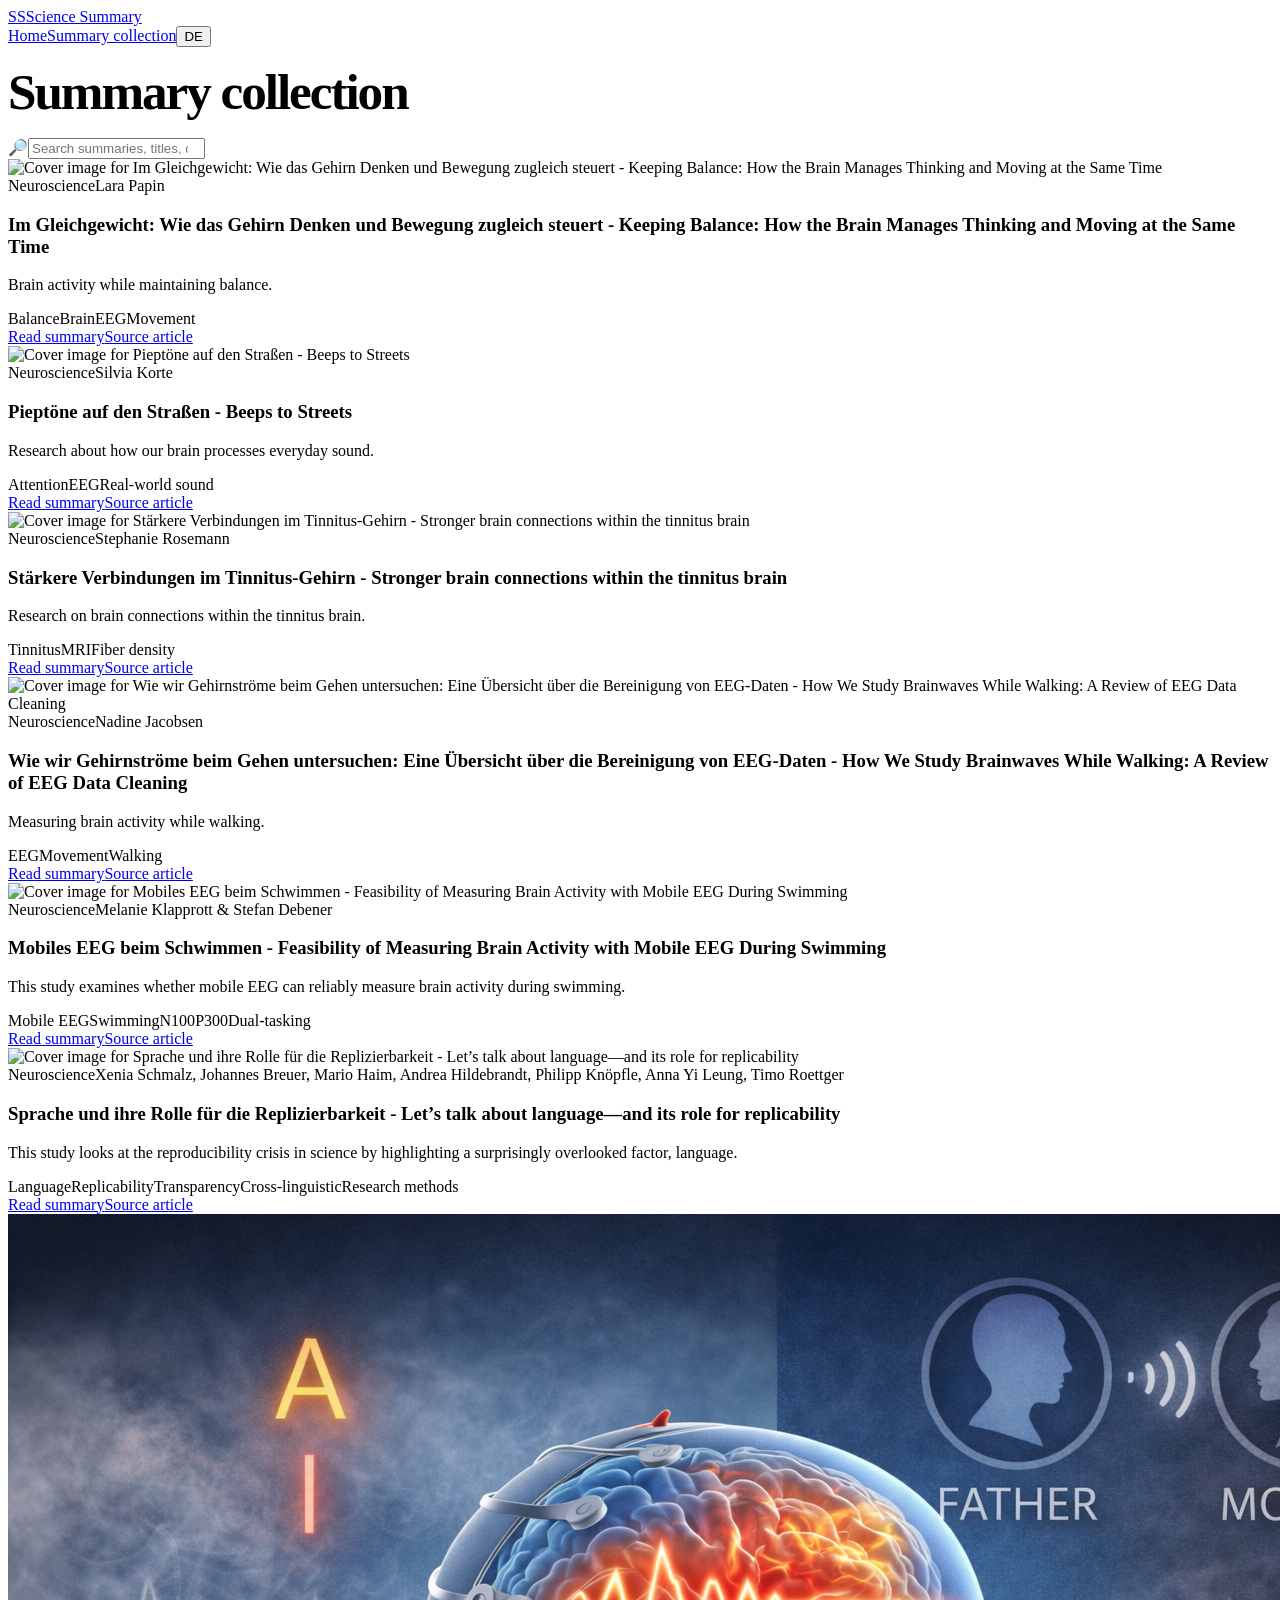
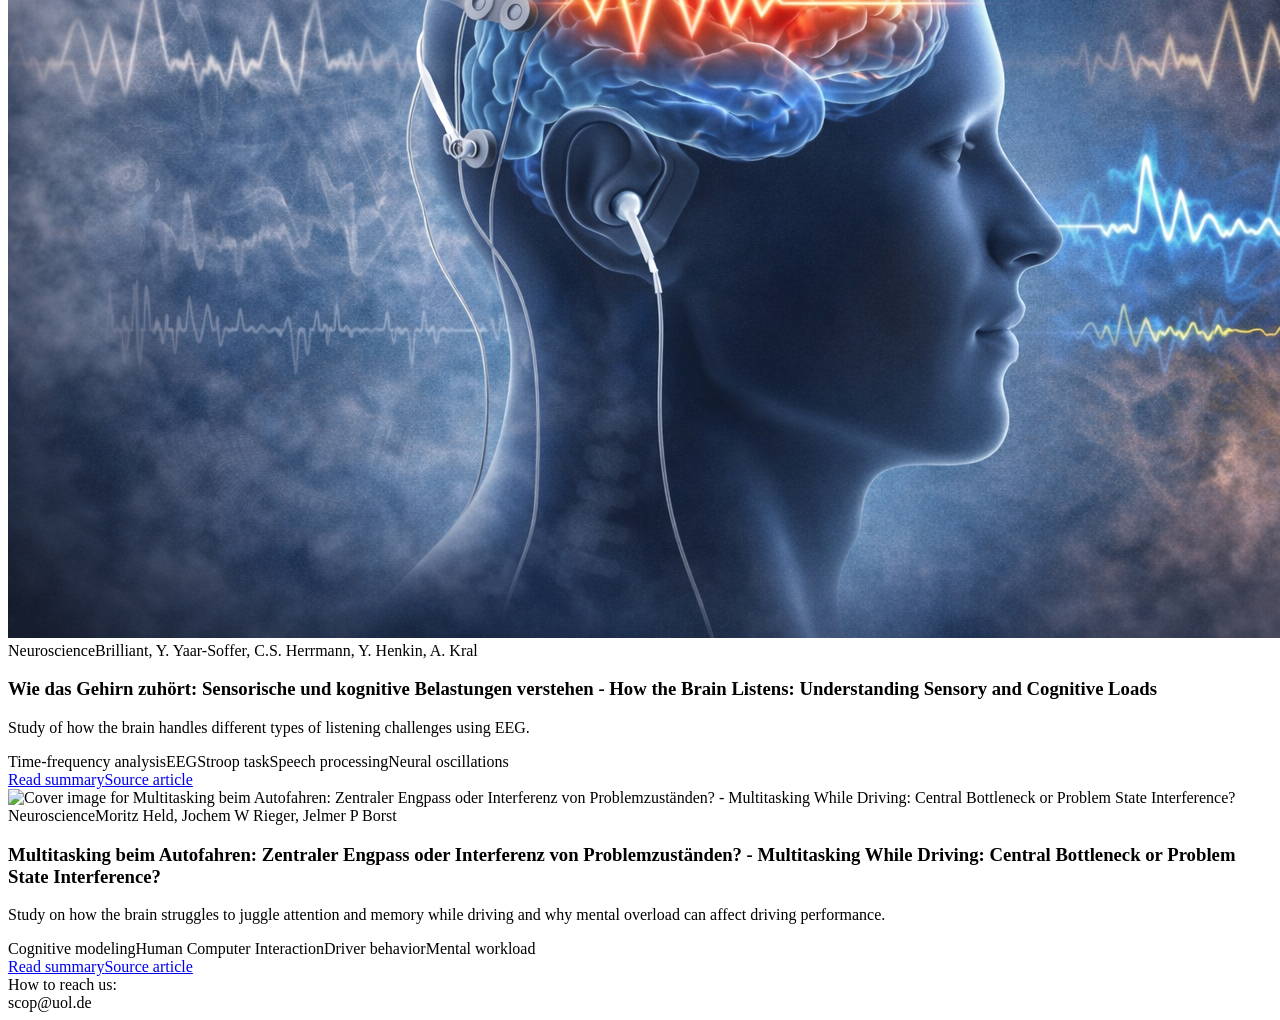
==== database.html @ 3b710255 "Update database.html" ====
<!DOCTYPE html>
<html lang="en">
<head>
<meta charset="utf-8"/>
<meta name="viewport" content="width=device-width, initial-scale=1"/>
<title>Summary Collection · Science Summary</title>
<meta name="description" content="Browse all science summaries in the Science Summary Library."/>
<link rel="stylesheet" href="styles.css"/>
</head>
<body>
<div class="topbar"><div class="container nav"><a class="brand" href="index.html"><span class="brand-mark">SS</span><span>Science Summary</span></a><div class="nav-links"><a href="index.html" id="navHome">Home</a><a class="active" href="database.html" id="navCollection">Summary collection</a><button class="lang-toggle" id="langToggle" type="button" aria-label="Switch language">DE</button></div></div></div>
<main>
<section class="collection-hero">
<div class="container">
<h1 id="collectionTitle" style="margin:.95rem 0 0; font-size:clamp(2.35rem,4vw,4rem); letter-spacing:-.04em;">Summary collection</h1>
<p class="small spacer-top" id="collectionSubtitle" style="max-width:72ch; color:var(--muted); font-size:1.05rem; line-height:1.7;"></p>
<div class="collection-toolbar">
<label class="search-wrap"><span>🔎</span><input id="searchInput" type="search" placeholder="Search summaries, titles, or keywords"/></label>
</div>
</div>
</section>
<section>
<div class="container">
<div class="collection-grid" id="cardGrid">
<article class="summary-card" data-category="Neuroscience" data-search="im gleichgewicht: wie das gehirn denken und bewegung zugleich steuert - keeping balance: how the brain manages thinking and moving at the same time die gehirnaktivität während der aufrechterhaltung des gleichgewichts messen - measure brain activity while maintaining balance balance brain eeg movement lara papin neuroscience">
<img alt="Cover image for Im Gleichgewicht: Wie das Gehirn Denken und Bewegung zugleich steuert - Keeping Balance: How the Brain Manages Thinking and Moving at the Same Time" src="summary-assets/im-gleichgewicht-wie-das-gehirn-denken-und-bewegung-zugleich-steuert/ChatGPT_Image_Dec_12_2025_10_47_10_PM.png"/>
<div class="summary-body">
<div class="summary-meta"><span class="pill category">Neuroscience</span><span class="pill author">Lara Papin</span></div>
<div><h3>Im Gleichgewicht: Wie das Gehirn Denken und Bewegung zugleich steuert - Keeping Balance: How the Brain Manages Thinking and Moving at the Same Time</h3></div>
<p>Brain activity while maintaining balance.</p>
<div class="tags"><span class="tag">Balance</span><span class="tag">Brain</span><span class="tag">EEG</span><span class="tag">Movement</span></div>
<div class="card-actions"><a class="button primary small" href="summaries/im-gleichgewicht-wie-das-gehirn-denken-und-bewegung-zugleich-steuert.html">Read summary</a><a class="button secondary small" href="https://www.frontiersin.org/journals/human-neuroscience/articles/10.3389/fnhum.2024.1382959/full" rel="noopener" target="_blank">Source article</a></div>
</div>
</article>
<article class="summary-card" data-category="Neuroscience" data-search="pieptöne auf den straßen - beeps to streets research on how our brain processes everyday sound attention eeg real-world sound silvia korte neuroscience">
<img alt="Cover image for Pieptöne auf den Straßen - Beeps to Streets" src="summary-assets/pieptoene-auf-den-strassen/NoisePollution062718.jpg"/>
<div class="summary-body">
<div class="summary-meta"><span class="pill category">Neuroscience</span><span class="pill author">Silvia Korte</span></div>
<div><h3>Pieptöne auf den Straßen - Beeps to Streets</h3></div>
<p>Research about how our brain processes everyday sound.</p>
<div class="tags"><span class="tag">Attention</span><span class="tag">EEG</span><span class="tag">Real-world sound</span></div>
<div class="card-actions"><a class="button primary small" href="summaries/pieptoene-auf-den-strassen.html">Read summary</a><a class="button secondary small" href="https://www.researchgate.net/publication/391237415_From_beeps_to_streets_unveiling_sensory_input_and_relevance_across_auditory_contexts" rel="noopener" target="_blank">Source article</a></div>
</div>
</article>
<article class="summary-card" data-category="Neuroscience" data-search="stärkere verbindungen im tinnitus-gehirn - stronger brain connections within the tinnitus brain research on brain connections within the tinnitus brain tinnitus mri fiber density stephanie rosemann neuroscience">
<img alt="Cover image for Stärkere Verbindungen im Tinnitus-Gehirn - Stronger brain connections within the tinnitus brain" src="summary-assets/staerkere-verbindungen-im-tinnitus-gehirn/ChatGPT_Image_2._Mai_2025_15_32_31_cut.png"/>
<div class="summary-body">
<div class="summary-meta"><span class="pill category">Neuroscience</span><span class="pill author">Stephanie Rosemann</span></div>
<div><h3>Stärkere Verbindungen im Tinnitus-Gehirn - Stronger brain connections within the tinnitus brain</h3></div>
<p>Research on brain connections within the tinnitus brain.</p>
<div class="tags"><span class="tag">Tinnitus</span><span class="tag">MRI</span><span class="tag">Fiber density</span></div>
<div class="card-actions"><a class="button primary small" href="summaries/staerkere-verbindungen-im-tinnitus-gehirn.html">Read summary</a><a class="button secondary small" href="https://www.frontiersin.org/journals/neuroscience/articles/10.3389/fnins.2023.1293133/full" rel="noopener" target="_blank">Source article</a></div>
</div>
</article>
<article class="summary-card" data-category="Neuroscience" data-search="wie wir gehirnströme beim gehen untersuchen: eine übersicht über die bereinigung von eeg-daten - how we study brainwaves while walking: a review of eeg data cleaning messung der gehirnaktivität beim gehen - measuring brain activity while walking eeg movement walking nadine jacobsen neuroscience">
<img alt="Cover image for Wie wir Gehirnströme beim Gehen untersuchen: Eine Übersicht über die Bereinigung von EEG-Daten - How We Study Brainwaves While Walking: A Review of EEG Data Cleaning" src="summary-assets/wie-wir-gehirnstroeme-beim-gehen-untersuchen-eine-uebersicht-ueber-die/image.png"/>
<div class="summary-body">
<div class="summary-meta"><span class="pill category">Neuroscience</span><span class="pill author">Nadine Jacobsen</span></div>
<div><h3>Wie wir Gehirnströme beim Gehen untersuchen: Eine Übersicht über die Bereinigung von EEG-Daten - How We Study Brainwaves While Walking: A Review of EEG Data Cleaning</h3></div>
<p>Measuring brain activity while walking.</p>
<div class="tags"><span class="tag">EEG</span><span class="tag">Movement</span><span class="tag">Walking</span></div>
<div class="card-actions"><a class="button primary small" href="summaries/wie-wir-gehirnstroeme-beim-gehen-untersuchen-eine-uebersicht-ueber-die.html">Read summary</a><a class="button secondary small" href="https://doi.org/10.1101/2024.04.30.591874" rel="noopener" target="_blank">Source article</a></div>
</div>
</article>
<article class="summary-card" data-category="Neuroscience" data-search="mobiles eeg beim schwimmen - feasibility of measuring brain activity with mobile eeg during swimming this study examines whether mobile eeg can reliably measure brain activity during swimming. mobile eeg swimming n100 p300 dual-tasking melanie klapprott &amp; stefan debener neuroscience">
<img alt="Cover image for Mobiles EEG beim Schwimmen - Feasibility of Measuring Brain Activity with Mobile EEG During Swimming" src="summary-assets/mobiles-eeg-beim-schwimmen/Article 3. revised_translated.png"/>
<div class="summary-body">
<div class="summary-meta"><span class="pill category">Neuroscience</span><span class="pill author">Melanie Klapprott &amp; Stefan Debener</span></div>
<div><h3>Mobiles EEG beim Schwimmen - Feasibility of Measuring Brain Activity with Mobile EEG During Swimming</h3></div>
<p>This study examines whether mobile EEG can reliably measure brain activity during swimming.</p>
<div class="tags"><span class="tag">Mobile EEG</span><span class="tag">Swimming</span><span class="tag">N100</span><span class="tag">P300</span><span class="tag">Dual-tasking</span></div>
<div class="card-actions"><a class="button primary small" href="summaries/mobiles-eeg-beim-schwimmen.html">Read summary</a><a class="button secondary small" href="https://doi.org/10.3389/fnhum.2024.1466853" rel="noopener" target="_blank">Source article</a></div>
</div>
</article>
<article class="summary-card" data-category="Neuroscience" data-search="sprache und ihre rolle für die replizierbarkeit - let’s talk about language—and its role for replicability this study looks at the reproducibility crisis in science by highlighting a surprisingly overlooked factor, language. language replicability transparency cross-linguistic research methods xenia schmalz, johannes breuer, mario haim, andrea hildebrandt, philipp knöpfle, anna yi leung, timo roettger neuroscience">
<img alt="Cover image for Sprache und ihre Rolle für die Replizierbarkeit - Let’s talk about language—and its role for replicability" src="summary-assets/sprache-und-ihre-rolle-fuer-die-replizierbarkeit/Article 4. revised_translated.png"/>
<div class="summary-body">
<div class="summary-meta"><span class="pill category">Neuroscience</span><span class="pill author">Xenia Schmalz, Johannes Breuer, Mario Haim, Andrea Hildebrandt, Philipp Knöpfle, Anna Yi Leung, Timo Roettger</span></div>
<div><h3>Sprache und ihre Rolle für die Replizierbarkeit - Let’s talk about language—and its role for replicability</h3></div>
<p>This study looks at the reproducibility crisis in science by highlighting a surprisingly overlooked factor, language.</p>
<div class="tags"><span class="tag">Language</span><span class="tag">Replicability</span><span class="tag">Transparency</span><span class="tag">Cross-linguistic</span><span class="tag">Research methods</span></div>
<div class="card-actions"><a class="button primary small" href="summaries/sprache-und-ihre-rolle-fuer-die-replizierbarkeit.html">Read summary</a><a class="button secondary small" href="https://www.nature.com/articles/s41599-025-04381-2" rel="noopener" target="_blank">Source article</a></div>
</div>
</article>
<article class="summary-card" data-category="Neuroscience" data-search="wie das gehirn zuhoert sensorische und kognitive belastungen verstehen how the brain listens understanding sensory and cognitive loads studie darüber wie das gehirn verschiedene hörherausforderungen mithilfe von eeg verarbeitet study of how the brain handles different types of listening challenges using eeg time-frequency analysis eeg stroop task speech processing neural oscillations brilliant y yaar-soffer c.s. herrmann y. henkin a. kral neuroscience">
<img alt="Cover image for Wie das Gehirn zuhört: Sensorische und kognitive Belastungen verstehen - How the Brain Listens: Understanding Sensory and Cognitive Loads" src="summary-assets/wie-das-gehirn-zuhoert/cover.png"/>
<div class="summary-body">
<div class="summary-meta"><span class="pill category">Neuroscience</span><span class="pill author">Brilliant, Y. Yaar-Soffer, C.S. Herrmann, Y. Henkin, A. Kral</span></div>
<div><h3>Wie das Gehirn zuhört: Sensorische und kognitive Belastungen verstehen - How the Brain Listens: Understanding Sensory and Cognitive Loads</h3></div>
<p>Study of how the brain handles different types of listening challenges using EEG.</p>
<div class="tags"><span class="tag">Time-frequency analysis</span><span class="tag">EEG</span><span class="tag">Stroop task</span><span class="tag">Speech processing</span><span class="tag">Neural oscillations</span></div>
<div class="card-actions"><a class="button primary small" href="summaries/wie-das-gehirn-zuhoert.html">Read summary</a><a class="button secondary small" href="https://doi.org/10.1016/j.neuroimage.2024.120546" rel="noopener" target="_blank">Source article</a></div>
</div>
</article>
<article class="summary-card" data-category="Neuroscience" data-search="multitasking beim autofahren zentraler engpass oder interferenz von problemzustaenden multitasking while driving central bottleneck or problem state interference studie darüber wie das gehirn beim autofahren aufmerksamkeit und gedächtnis gleichzeitig bewältigt und warum mentale überlastung die fahrleistung verschlechtern kann study on how the brain struggles to juggle attention and memory while driving and why mental overload can affect driving performance cognitive modeling human computer interaction driver behavior mental workload moritz held jochem w rieger jelmer p borst neuroscience">
<img alt="Cover image for Multitasking beim Autofahren: Zentraler Engpass oder Interferenz von Problemzuständen? - Multitasking While Driving: Central Bottleneck or Problem State Interference?" src="summary-assets/multitasking-beim-autofahren/cover.png"/>
<div class="summary-body">
<div class="summary-meta"><span class="pill category">Neuroscience</span><span class="pill author">Moritz Held, Jochem W Rieger, Jelmer P Borst</span></div>
<div><h3>Multitasking beim Autofahren: Zentraler Engpass oder Interferenz von Problemzuständen? - Multitasking While Driving: Central Bottleneck or Problem State Interference?</h3></div>
<p>Study on how the brain struggles to juggle attention and memory while driving and why mental overload can affect driving performance.</p>
<div class="tags"><span class="tag">Cognitive modeling</span><span class="tag">Human Computer Interaction</span><span class="tag">Driver behavior</span><span class="tag">Mental workload</span></div>
<div class="card-actions"><a class="button primary small" href="summaries/multitasking-beim-autofahren.html">Read summary</a><a class="button secondary small" href="https://journals.sagepub.com/doi/10.1177/00187208221143857" rel="noopener" target="_blank">Source article</a></div>
</div>
</article>
</div>
<div class="empty-state" id="emptyState" style="display:none; margin-top:1rem;">No summaries match that search yet.</div>
</div>
</section>
</main>
<footer class="footer">
<div class="container panel footer-card">
<div>
<div class="footer-title" id="footerTitle">How to reach us:</div>
<div class="small">scop@uol.de</div>
</div>
</div>
</footer>
<script src="site.js"></script>
</body>
</html>
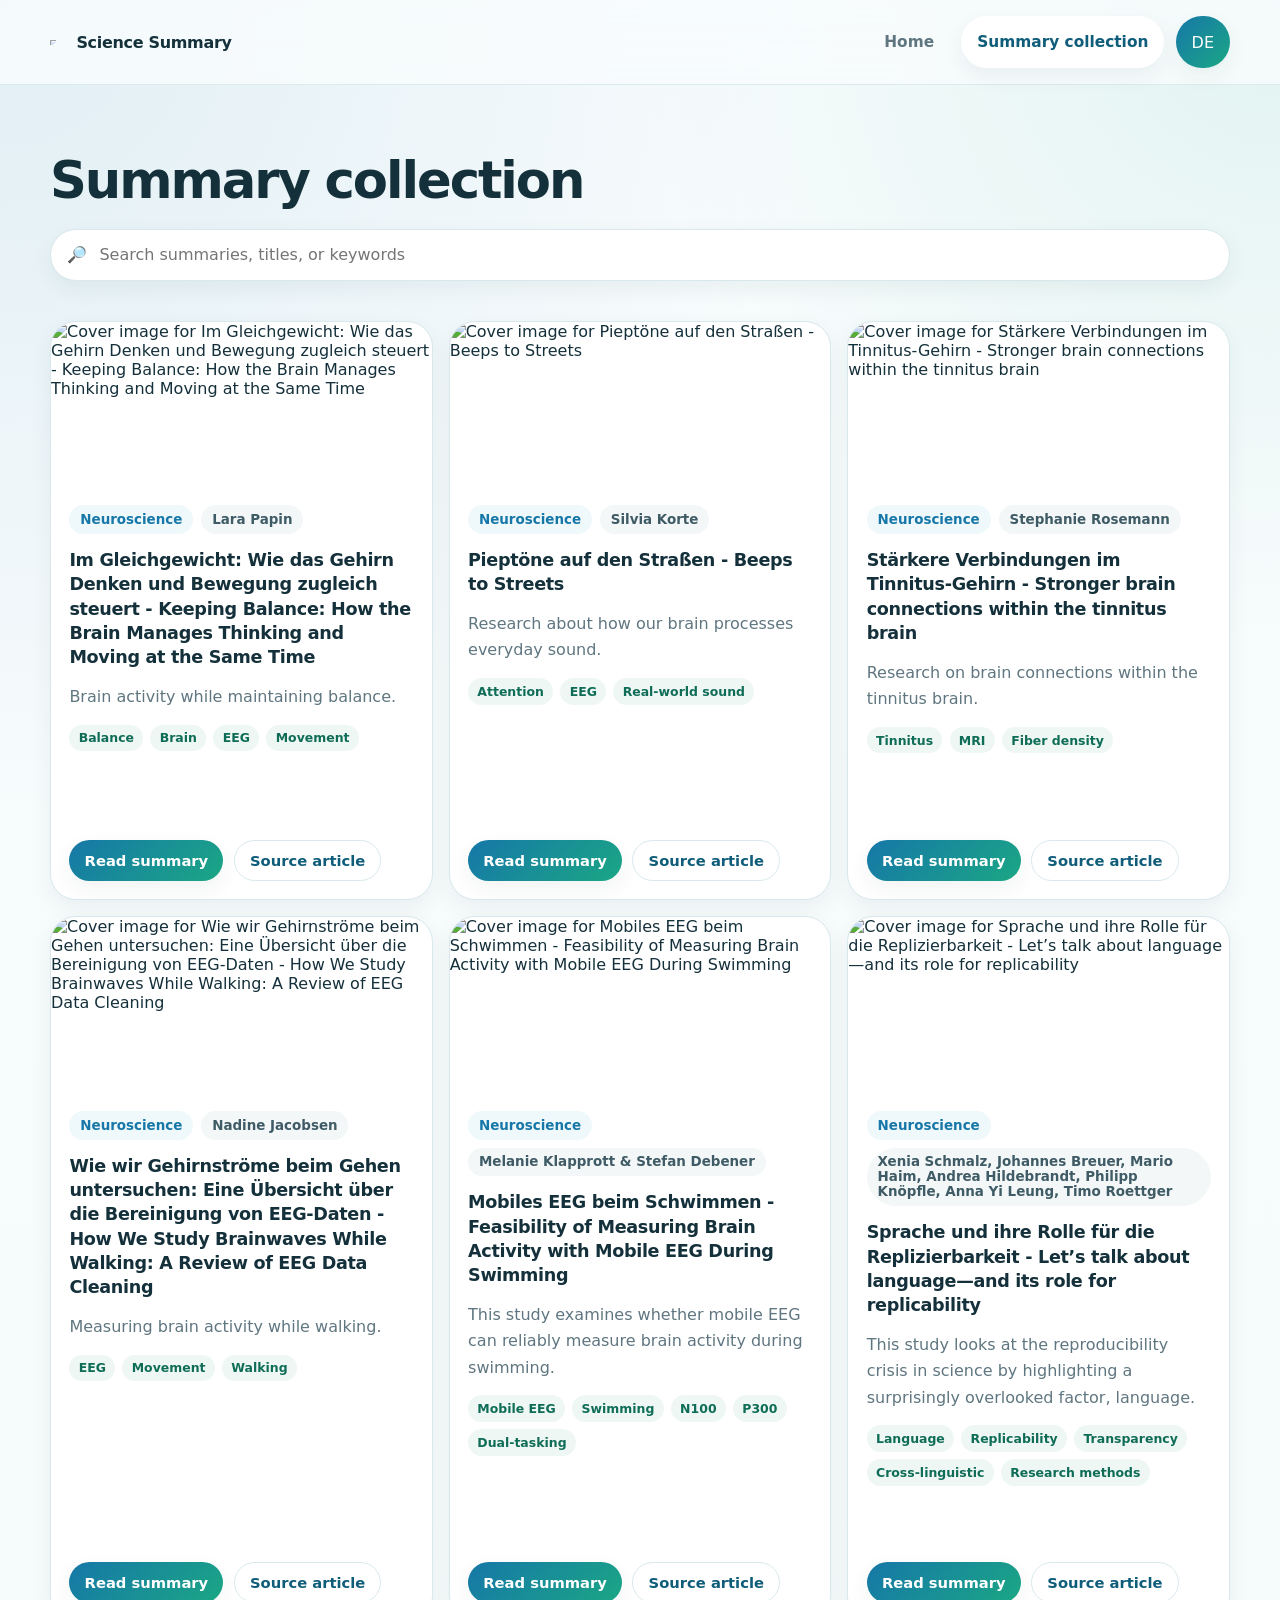
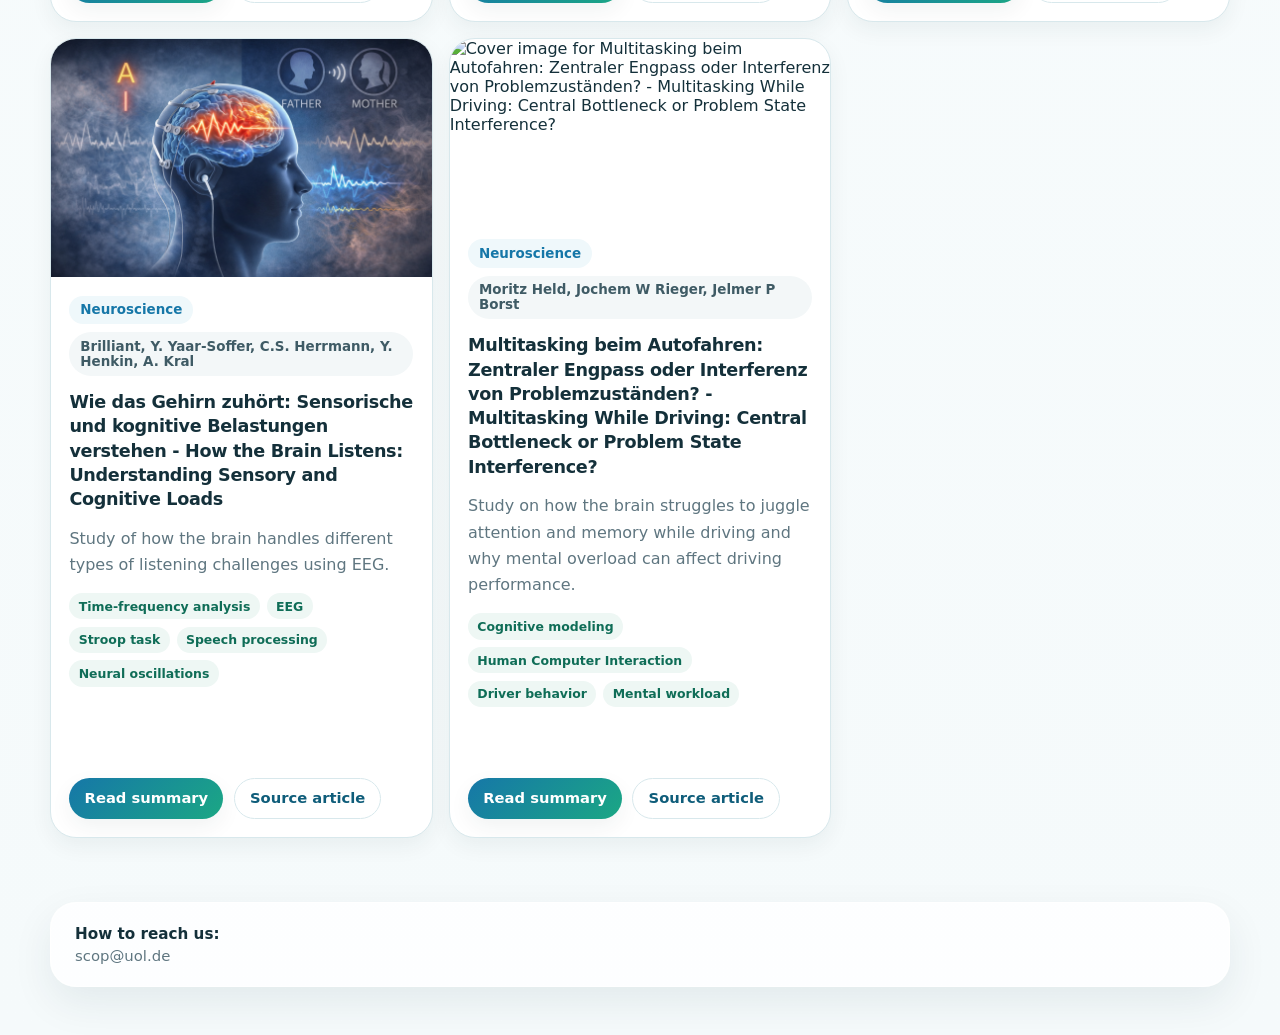
==== commit 9d06992a: "Update database.html" ====
--- a/database.html
+++ b/database.html
@@ -8,7 +8,7 @@
 <link rel="stylesheet" href="styles.css"/>
 </head>
 <body>
-<div class="topbar"><div class="container nav"><a class="brand" href="index.html"><span class="brand-mark">SS</span><span>Science Summary</span></a><div class="nav-links"><a href="index.html" id="navHome">Home</a><a class="active" href="database.html" id="navCollection">Summary collection</a><button class="lang-toggle" id="langToggle" type="button" aria-label="Switch language">DE</button></div></div></div>
+<div class="topbar"><div class="container nav"><a class="brand" href="index.html"><img src="Logo.png" alt="SS logo" class="brand-logo"></span><span>Science Summary</span></a><div class="nav-links"><a href="index.html" id="navHome">Home</a><a class="active" href="database.html" id="navCollection">Summary collection</a><button class="lang-toggle" id="langToggle" type="button" aria-label="Switch language">DE</button></div></div></div>
 <main>
 <section class="collection-hero">
 <div class="container">
--- a/styles.css
+++ b/styles.css
@@ -0,0 +1,204 @@
+:root{
+  --bg:#f5fafb;
+  --bg-2:#eef7f8;
+  --surface:#ffffff;
+  --surface-soft:#f9fcfd;
+  --text:#14303a;
+  --muted:#5f7680;
+  --line:#d8e8ec;
+  --brand:#1677a8;
+  --brand-2:#1ba784;
+  --brand-3:#0f5d7a;
+  --shadow:0 16px 40px rgba(19,48,58,.08);
+  --shadow-soft:0 8px 22px rgba(19,48,58,.06);
+  --radius:26px;
+  --radius-sm:18px;
+  --max:1180px;
+}
+*{box-sizing:border-box}
+html{scroll-behavior:smooth}
+body{
+  margin:0;
+  font-family:Inter,ui-sans-serif,system-ui,-apple-system,BlinkMacSystemFont,"Segoe UI",sans-serif;
+  color:var(--text);
+  background:
+    radial-gradient(circle at top left, rgba(22,119,168,.10), transparent 28%),
+    radial-gradient(circle at top right, rgba(27,167,132,.10), transparent 22%),
+    linear-gradient(180deg, #f8fcfd 0%, var(--bg) 100%);
+}
+a{color:inherit;text-decoration:none}
+img{display:block;max-width:100%}
+.container{width:min(calc(100% - 2rem), var(--max));margin:0 auto}
+.topbar{
+  position:sticky; top:0; z-index:40;
+  backdrop-filter:blur(16px);
+  background:rgba(248,252,253,.84);
+  border-bottom:1px solid rgba(216,232,236,.9);
+}
+.nav{
+  display:flex; align-items:center; justify-content:space-between; gap:1rem;
+  padding:1rem 0;
+}
+.brand{display:flex;align-items:center;gap:.9rem;font-weight:800;letter-spacing:-.02em}
+.brand-mark{
+  width:42px;height:42px;border-radius:14px;display:grid;place-items:center;
+  background:linear-gradient(135deg,var(--brand),var(--brand-2));color:#fff;
+  box-shadow:var(--shadow-soft);font-weight:800
+}
+.nav-links{display:flex;gap:.7rem;flex-wrap:wrap}
+.nav-links a{
+  padding:.72rem 1rem;border-radius:999px;color:var(--muted);font-weight:700;font-size:.96rem;
+}
+.nav-links a:hover,.nav-links a.active{
+  background:#fff;color:var(--brand-3);box-shadow:var(--shadow-soft)
+}
+.hero{padding:4.7rem 0 2.4rem}
+.hero-card,.panel{
+  background:rgba(255,255,255,.82);
+  border:1px solid rgba(255,255,255,.78);
+  box-shadow:var(--shadow);
+  border-radius:var(--radius);
+}
+.hero-card{padding:2.2rem 2.3rem}
+.eyebrow{
+  display:inline-flex;align-items:center;gap:.55rem;
+  padding:.5rem .82rem;border-radius:999px;
+  background:#eaf6fb;color:var(--brand);font-weight:800;font-size:.9rem
+}
+.hero h1{
+  margin:1.05rem 0 1rem;
+  font-size:clamp(2.8rem,5vw,4.6rem);
+  line-height:1.02;letter-spacing:-.045em;
+  max-width:14ch;
+}
+.hero-copy{
+  max-width:84ch;
+  color:var(--text);
+  font-size:1.14rem;
+  line-height:1.75;
+}
+.hero-actions{display:flex;gap:.85rem;flex-wrap:wrap;margin-top:1.5rem}
+.button{
+  display:inline-flex;align-items:center;justify-content:center;gap:.55rem;
+  padding:.95rem 1.18rem;border-radius:999px;font-weight:800;
+  transition:transform .18s ease, box-shadow .18s ease;
+}
+.button:hover{transform:translateY(-1px)}
+.button.primary{background:linear-gradient(135deg,var(--brand),var(--brand-2));color:#fff;box-shadow:var(--shadow-soft)}
+.button.secondary{background:#fff;color:var(--brand-3);border:1px solid var(--line)}
+.button.small{padding:.7rem .95rem;font-size:.92rem}
+section{padding:1.3rem 0 2rem}
+.section-head{display:flex;align-items:end;justify-content:space-between;gap:1rem;margin-bottom:1.15rem}
+.section-head h2{margin:0;font-size:clamp(1.85rem,3vw,2.6rem);letter-spacing:-.035em}
+.section-head p{margin:.45rem 0 0;color:var(--muted);max-width:60ch;line-height:1.6}
+.card-grid,.collection-grid{display:grid;grid-template-columns:repeat(3,minmax(0,1fr));gap:1rem}
+.topic-card,.summary-card{
+  background:#fff;border:1px solid var(--line);border-radius:var(--radius);
+  box-shadow:var(--shadow-soft);overflow:hidden
+}
+.topic-card{
+  padding:1.35rem;display:flex;flex-direction:column;gap:.9rem;
+  background:linear-gradient(180deg,#fff,var(--surface-soft))
+}
+.topic-icon{
+  width:54px;height:54px;border-radius:18px;display:grid;place-items:center;
+  color:#fff;font-size:1.35rem;font-weight:800
+}
+.topic-card h3{margin:0;font-size:1.24rem}
+.topic-card p{margin:0;color:var(--muted);line-height:1.6}
+.topic-meta{display:flex;justify-content:space-between;align-items:center;gap:1rem;margin-top:auto}
+.count-badge{
+  padding:.45rem .72rem;border-radius:999px;background:#eff8fb;color:var(--brand-3);
+  font-weight:800;font-size:.9rem
+}
+.text-link{font-weight:800;color:var(--brand)}
+.summary-card{display:flex;flex-direction:column}
+.summary-card img{aspect-ratio:16/10;object-fit:cover;width:100%}
+.summary-body{padding:1.15rem;display:flex;flex-direction:column;gap:.9rem;height:100%}
+.summary-body h3{margin:0;font-size:1.1rem;line-height:1.38;letter-spacing:-.018em}
+.summary-subtitle{color:var(--muted);margin-top:-.35rem;font-size:.95rem}
+.summary-meta{display:flex;flex-wrap:wrap;gap:.5rem;align-items:center}
+.pill{
+  display:inline-flex;align-items:center;gap:.35rem;padding:.42rem .68rem;border-radius:999px;
+  font-size:.84rem;font-weight:800
+}
+.pill.category{background:#eff8fb;color:var(--brand)}
+.pill.author{background:#f3f7f8;color:#3f5b65}
+.tags{display:flex;gap:.45rem;flex-wrap:wrap}
+.tag{padding:.36rem .58rem;border-radius:999px;background:#eef7f4;color:#0f6d57;font-size:.78rem;font-weight:800}
+.summary-body p{color:var(--muted);margin:0;line-height:1.6}
+.card-actions{margin-top:auto;display:flex;gap:.65rem;flex-wrap:wrap}
+.collection-hero{padding:3.1rem 0 1.2rem}
+.collection-toolbar{
+  display:flex;gap:.8rem;flex-wrap:wrap;align-items:center;justify-content:space-between;margin-top:1.2rem;
+}
+.search-wrap{
+  flex:1 1 300px;display:flex;align-items:center;gap:.65rem;background:#fff;border:1px solid var(--line);
+  border-radius:999px;padding:.9rem 1rem;box-shadow:var(--shadow-soft)
+}
+.search-wrap input{border:none;outline:none;font:inherit;width:100%;background:transparent;color:var(--text)}
+.filter-row{display:flex;gap:.6rem;flex-wrap:wrap}
+.filter-btn{
+  border:none;cursor:pointer;font:inherit;padding:.76rem 1rem;border-radius:999px;
+  background:#fff;color:var(--muted);border:1px solid var(--line);font-weight:800
+}
+.filter-btn.active{background:var(--brand-3);color:#fff;border-color:var(--brand-3)}
+.empty-state{
+  padding:2rem;border-radius:var(--radius);background:#fff;border:1px dashed var(--line);
+  color:var(--muted);text-align:center
+}
+.footer{padding:2rem 0 3rem;color:var(--muted);font-size:.95rem}
+.footer-card{
+  display:flex;justify-content:space-between;gap:1rem;align-items:center;flex-wrap:wrap;
+  padding:1.35rem 1.5rem
+}
+.footer-title{font-weight:800;color:var(--text);margin-bottom:.25rem}
+.small{font-size:.93rem}
+.spacer-top{margin-top:.4rem}
+@media (max-width:980px){
+  .card-grid,.collection-grid{grid-template-columns:1fr 1fr}
+}
+@media (max-width:760px){
+  .nav{flex-direction:column;align-items:flex-start}
+  .hero{padding-top:3rem}
+  .hero-card{padding:1.6rem}
+  .card-grid,.collection-grid{grid-template-columns:1fr}
+  .section-head{align-items:flex-start;flex-direction:column}
+}
+
+.summary-body p{color:var(--muted);margin:0;line-height:1.65}
+.summary-card .summary-meta{align-items:center}
+.summary-card .summary-body > div:has(> h3){display:block}
+
+.nav-sub{display:block;font-size:.76rem;font-weight:700;color:var(--muted);line-height:1.15;margin-top:.15rem}
+.button{flex-direction:column;align-items:flex-start;line-height:1.1}
+.button-sub{display:block;font-size:.8rem;font-weight:700;opacity:.95;margin-top:.2rem}
+.button-sub-dark{color:var(--muted)}
+.simple-panel{padding:1.5rem 1.6rem}
+.compact-head{margin-bottom:0}
+.compact-head p{margin-top:.25rem}
+.footer-sub{display:inline-block;margin-left:.35rem;color:var(--muted);font-weight:700}
+.hero-copy p{margin:.55rem 0 0}
+.hero-copy p:first-child{margin-top:0}
+.nav-links a{display:flex;flex-direction:column;align-items:flex-start;justify-content:center;min-height:52px}
+@media (max-width:760px){.button{align-items:center;text-align:center}.nav-links a{align-items:center;text-align:center}}
+
+.preview-fade {
+  transition: opacity 0.6s ease;
+}
+
+.preview-hidden {
+  opacity: 0;
+}
+
+
+.lang-toggle{border:none;cursor:pointer;padding:.72rem 1rem;border-radius:999px;background:linear-gradient(135deg,var(--brand),var(--brand-2));color:#fff;font-weight:800;font:inherit;box-shadow:var(--shadow-soft);min-height:52px}
+.lang-toggle:hover{transform:translateY(-1px)}
+.nav-links .lang-toggle{display:inline-flex;align-items:center;justify-content:center}
+
+.brand-logo {
+  width: 6px;   /* adjust until it matches your old "SS" size */
+  height: 5px;
+  object-fit: contain;
+  margin-right: 6px;
+}
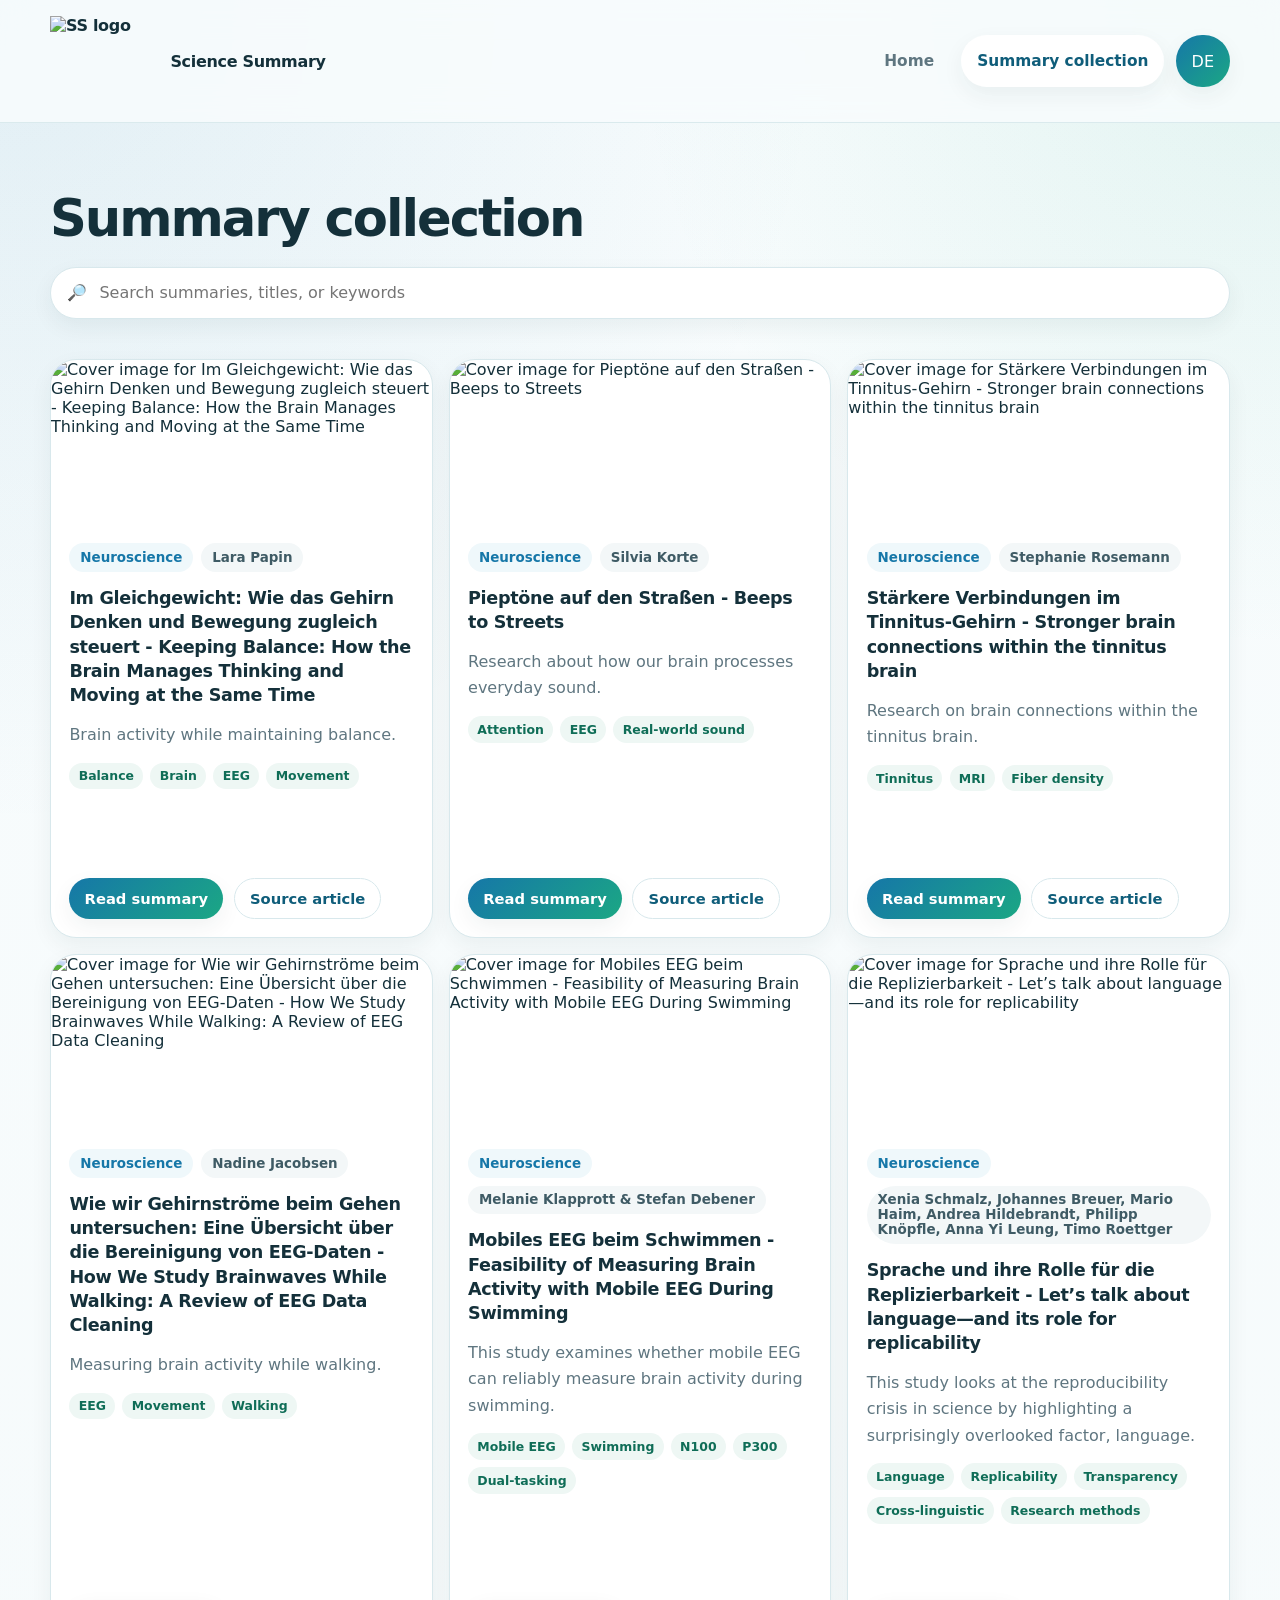
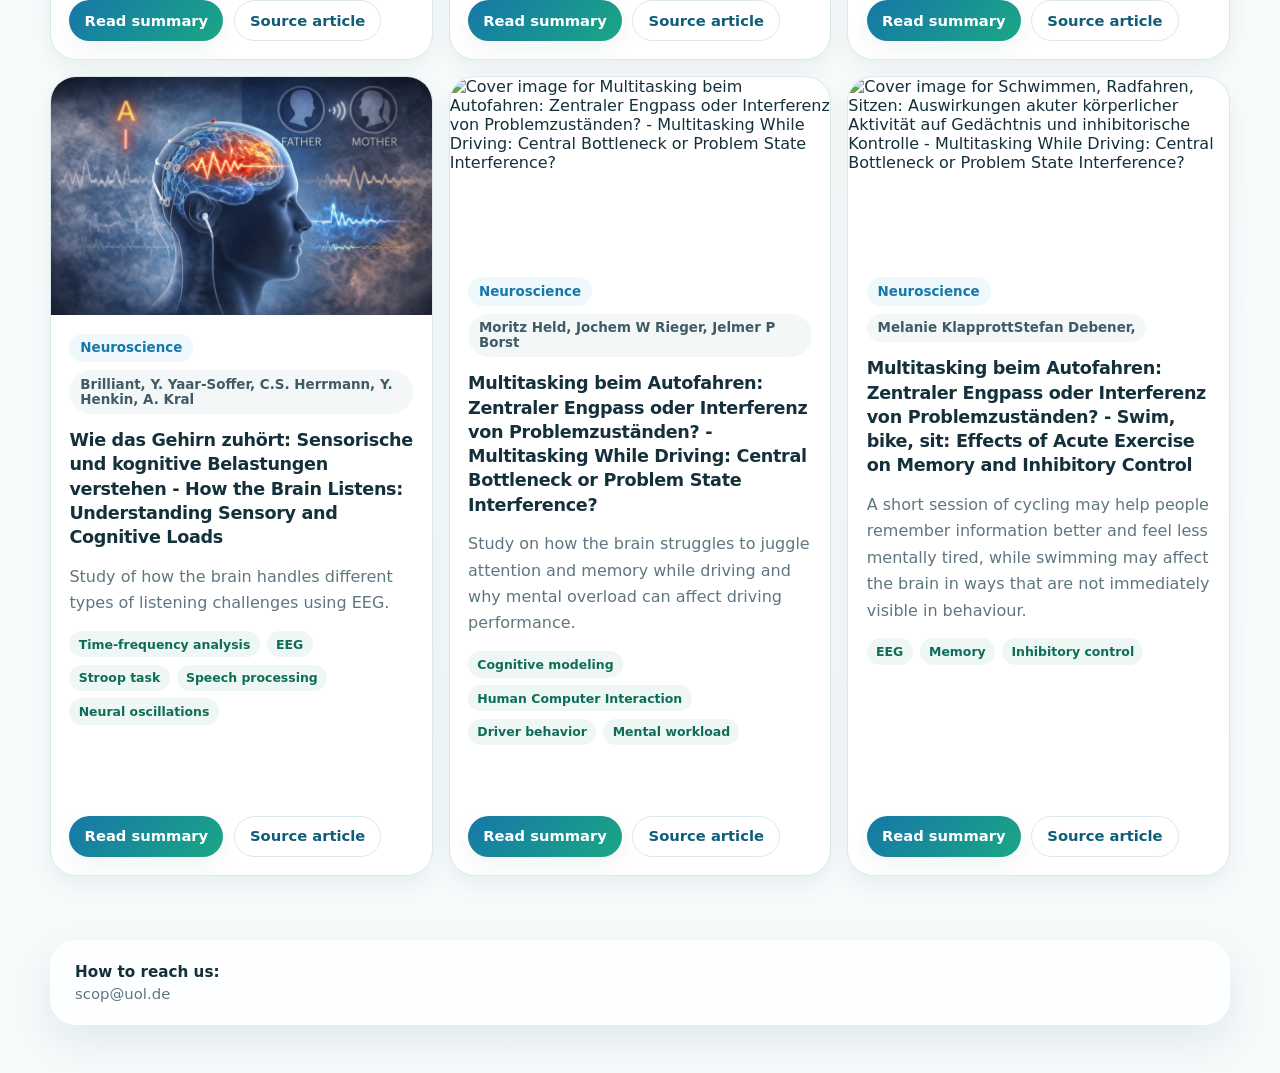
==== commit 44d5fa22: "Update database.html" ====
--- a/database.html
+++ b/database.html
@@ -102,6 +102,16 @@
 <div class="card-actions"><a class="button primary small" href="summaries/multitasking-beim-autofahren.html">Read summary</a><a class="button secondary small" href="https://journals.sagepub.com/doi/10.1177/00187208221143857" rel="noopener" target="_blank">Source article</a></div>
 </div>
 </article>
+<article class="summary-card" data-category="Neuroscience" data-search="schwimmen radfahren sitzen auswirkungen akuter körperlicher aktivität auf gedächtnis und inhibitorische kontrolle swim bike sit effects of acute exercise on memory and inhibitory control Eine kurze Einheit Radfahren kann Menschen dabei helfen, sich Informationen besser zu merken und sich weniger geistig müde zu fühlen, während Schwimmen das Gehirn auf eine Weise beeinflussen kann, die sich nicht unmittelbar im Verhalten zeigt A short session of cycling may help people remember information better and feel less mentally tired, while swimming may affect the brain in ways that are not immediately visible in behaviour eeg memory inhibitory control melanie klapprott stefan debener neuroscience">
+<img alt="Cover image for Schwimmen, Radfahren, Sitzen: Auswirkungen akuter körperlicher Aktivität auf Gedächtnis und inhibitorische Kontrolle - Multitasking While Driving: Central Bottleneck or Problem State Interference?" src="summary-assets/multitasking-beim-autofahren/cover.png"/>
+<div class="summary-body">
+<div class="summary-meta"><span class="pill category">Neuroscience</span><span class="pill author">Melanie KlapprottStefan Debener, </span></div>
+<div><h3>Multitasking beim Autofahren: Zentraler Engpass oder Interferenz von Problemzuständen? - Swim, bike, sit: Effects of Acute Exercise on Memory and Inhibitory Control</h3></div>
+<p>A short session of cycling may help people remember information better and feel less mentally tired, while swimming may affect the brain in ways that are not immediately visible in behaviour.</p>
+<div class="tags"><span class="tag">EEG</span><span class="tag">Memory</span><span class="tag">Inhibitory control</span></div>
+<div class="card-actions"><a class="button primary small" href="summaries/Swim, bike, sit Effects of Acute Exercise on Memory and Inhibitory Control.html">Read summary</a><a class="button secondary small" href="https://doi.org/10.1007/s41465-025-00340-6" rel="noopener" target="_blank">Source article</a></div>
+</div>
+</article>
 </div>
 <div class="empty-state" id="emptyState" style="display:none; margin-top:1rem;">No summaries match that search yet.</div>
 </div>
--- a/styles.css
+++ b/styles.css
@@ -197,8 +197,8 @@
 .nav-links .lang-toggle{display:inline-flex;align-items:center;justify-content:center}
 
 .brand-logo {
-  width: 6px;   /* adjust until it matches your old "SS" size */
-  height: 5px;
+  width: 100px;   /* adjust until it matches your old "SS" size */
+  height: 90px;
   object-fit: contain;
   margin-right: 6px;
 }
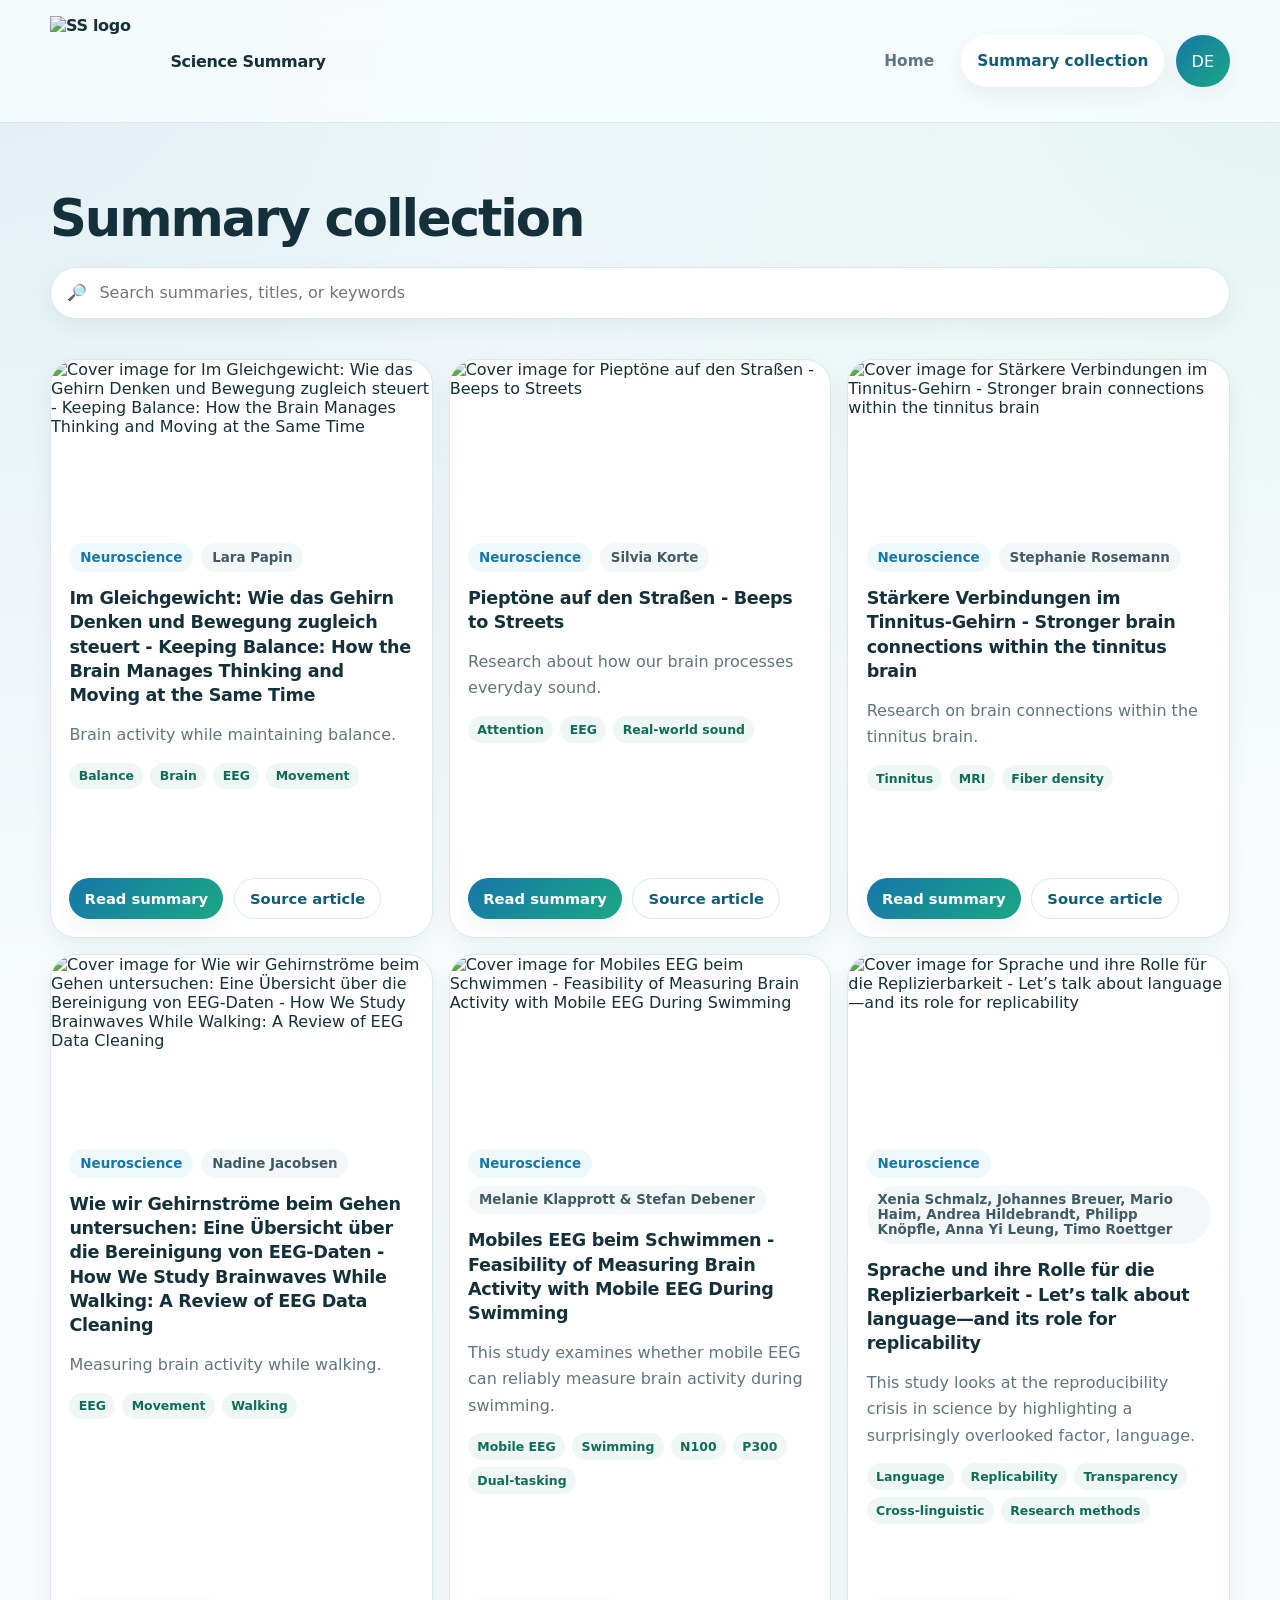
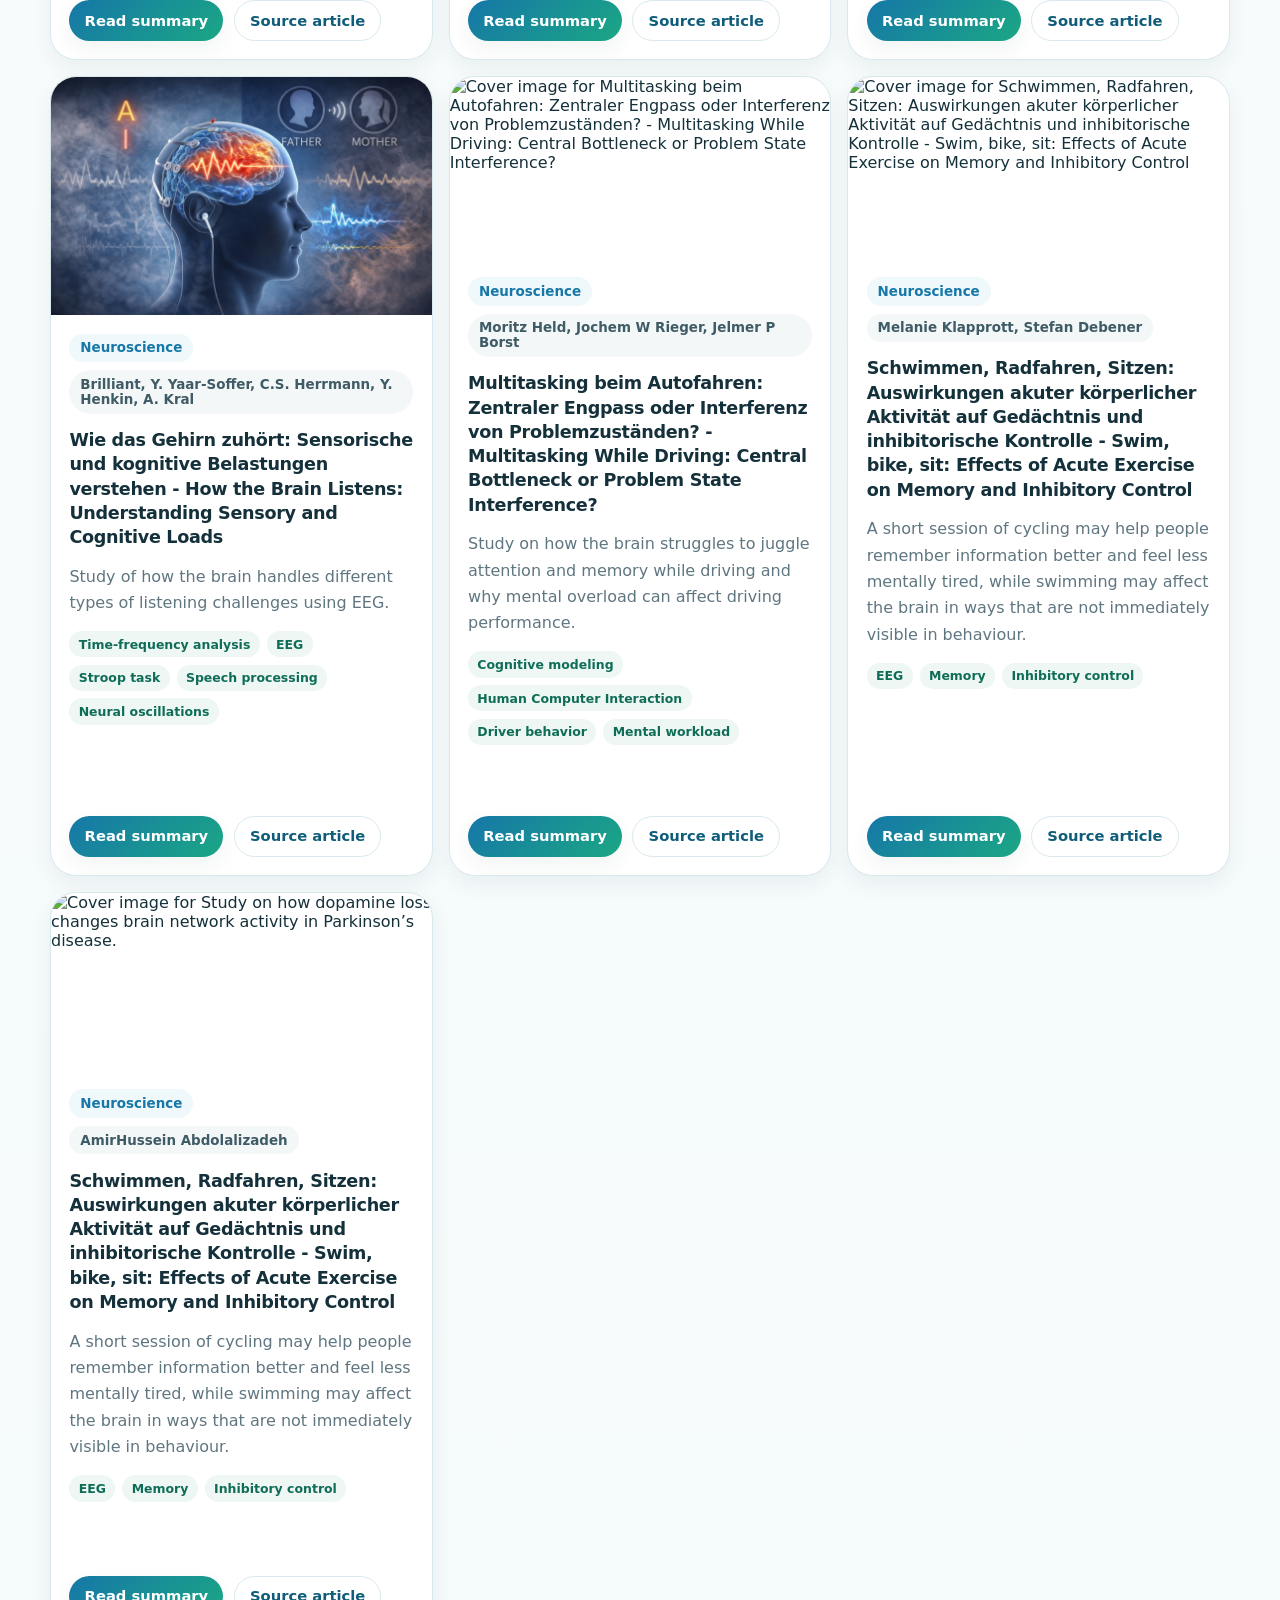
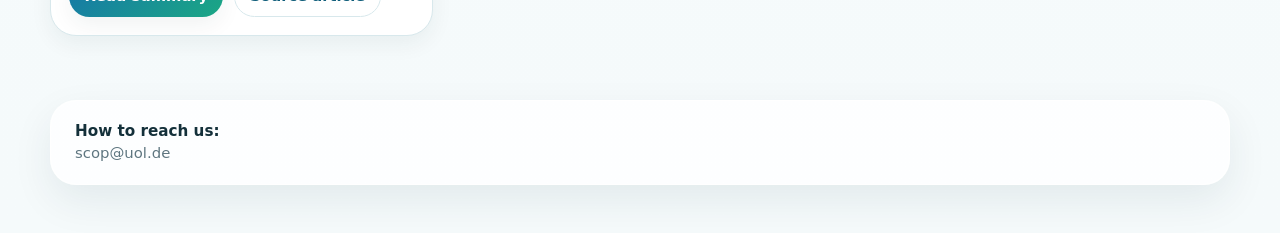
==== commit edeb804f: "Update database.html" ====
--- a/database.html
+++ b/database.html
@@ -103,13 +103,23 @@
 </div>
 </article>
 <article class="summary-card" data-category="Neuroscience" data-search="schwimmen radfahren sitzen auswirkungen akuter körperlicher aktivität auf gedächtnis und inhibitorische kontrolle swim bike sit effects of acute exercise on memory and inhibitory control Eine kurze Einheit Radfahren kann Menschen dabei helfen, sich Informationen besser zu merken und sich weniger geistig müde zu fühlen, während Schwimmen das Gehirn auf eine Weise beeinflussen kann, die sich nicht unmittelbar im Verhalten zeigt A short session of cycling may help people remember information better and feel less mentally tired, while swimming may affect the brain in ways that are not immediately visible in behaviour eeg memory inhibitory control melanie klapprott stefan debener neuroscience">
-<img alt="Cover image for Schwimmen, Radfahren, Sitzen: Auswirkungen akuter körperlicher Aktivität auf Gedächtnis und inhibitorische Kontrolle - Multitasking While Driving: Central Bottleneck or Problem State Interference?" src="summary-assets/multitasking-beim-autofahren/cover.png"/>
+<img alt="Cover image for Schwimmen, Radfahren, Sitzen: Auswirkungen akuter körperlicher Aktivität auf Gedächtnis und inhibitorische Kontrolle - Swim, bike, sit: Effects of Acute Exercise on Memory and Inhibitory Control" src="summary-assets/Swim, bike, sit Effects of Acute Exercise on Memory and Inhibitory Control/cover.png"/>
 <div class="summary-body">
-<div class="summary-meta"><span class="pill category">Neuroscience</span><span class="pill author">Melanie KlapprottStefan Debener, </span></div>
-<div><h3>Multitasking beim Autofahren: Zentraler Engpass oder Interferenz von Problemzuständen? - Swim, bike, sit: Effects of Acute Exercise on Memory and Inhibitory Control</h3></div>
+<div class="summary-meta"><span class="pill category">Neuroscience</span><span class="pill author">Melanie Klapprott, Stefan Debener</span></div>
+<div><h3>Schwimmen, Radfahren, Sitzen: Auswirkungen akuter körperlicher Aktivität auf Gedächtnis und inhibitorische Kontrolle - Swim, bike, sit: Effects of Acute Exercise on Memory and Inhibitory Control</h3></div>
 <p>A short session of cycling may help people remember information better and feel less mentally tired, while swimming may affect the brain in ways that are not immediately visible in behaviour.</p>
 <div class="tags"><span class="tag">EEG</span><span class="tag">Memory</span><span class="tag">Inhibitory control</span></div>
 <div class="card-actions"><a class="button primary small" href="summaries/Swim, bike, sit Effects of Acute Exercise on Memory and Inhibitory Control.html">Read summary</a><a class="button secondary small" href="https://doi.org/10.1007/s41465-025-00340-6" rel="noopener" target="_blank">Source article</a></div>
+</div>
+</article>
+<article class="summary-card" data-category="Neuroscience" data-search="Study on how dopamine loss changes brain network activity in Parkinson’s disease.">
+<img alt="Cover image for Study on how dopamine loss changes brain network activity in Parkinson’s disease." src="summary-assets/Blablabla/cover.png"/>
+<div class="summary-body">
+<div class="summary-meta"><span class="pill category">Neuroscience</span><span class="pill author">AmirHussein Abdolalizadeh </span></div>
+<div><h3>Schwimmen, Radfahren, Sitzen: Auswirkungen akuter körperlicher Aktivität auf Gedächtnis und inhibitorische Kontrolle - Swim, bike, sit: Effects of Acute Exercise on Memory and Inhibitory Control</h3></div>
+<p>A short session of cycling may help people remember information better and feel less mentally tired, while swimming may affect the brain in ways that are not immediately visible in behaviour.</p>
+<div class="tags"><span class="tag">EEG</span><span class="tag">Memory</span><span class="tag">Inhibitory control</span></div>
+<div class="card-actions"><a class="button primary small" href="summaries/Blablabla.html">Read summary</a><a class="button secondary small" href="https://doi.org/10.1007/s41465-025-00340-6" rel="noopener" target="_blank">Source article</a></div>
 </div>
 </article>
 </div>
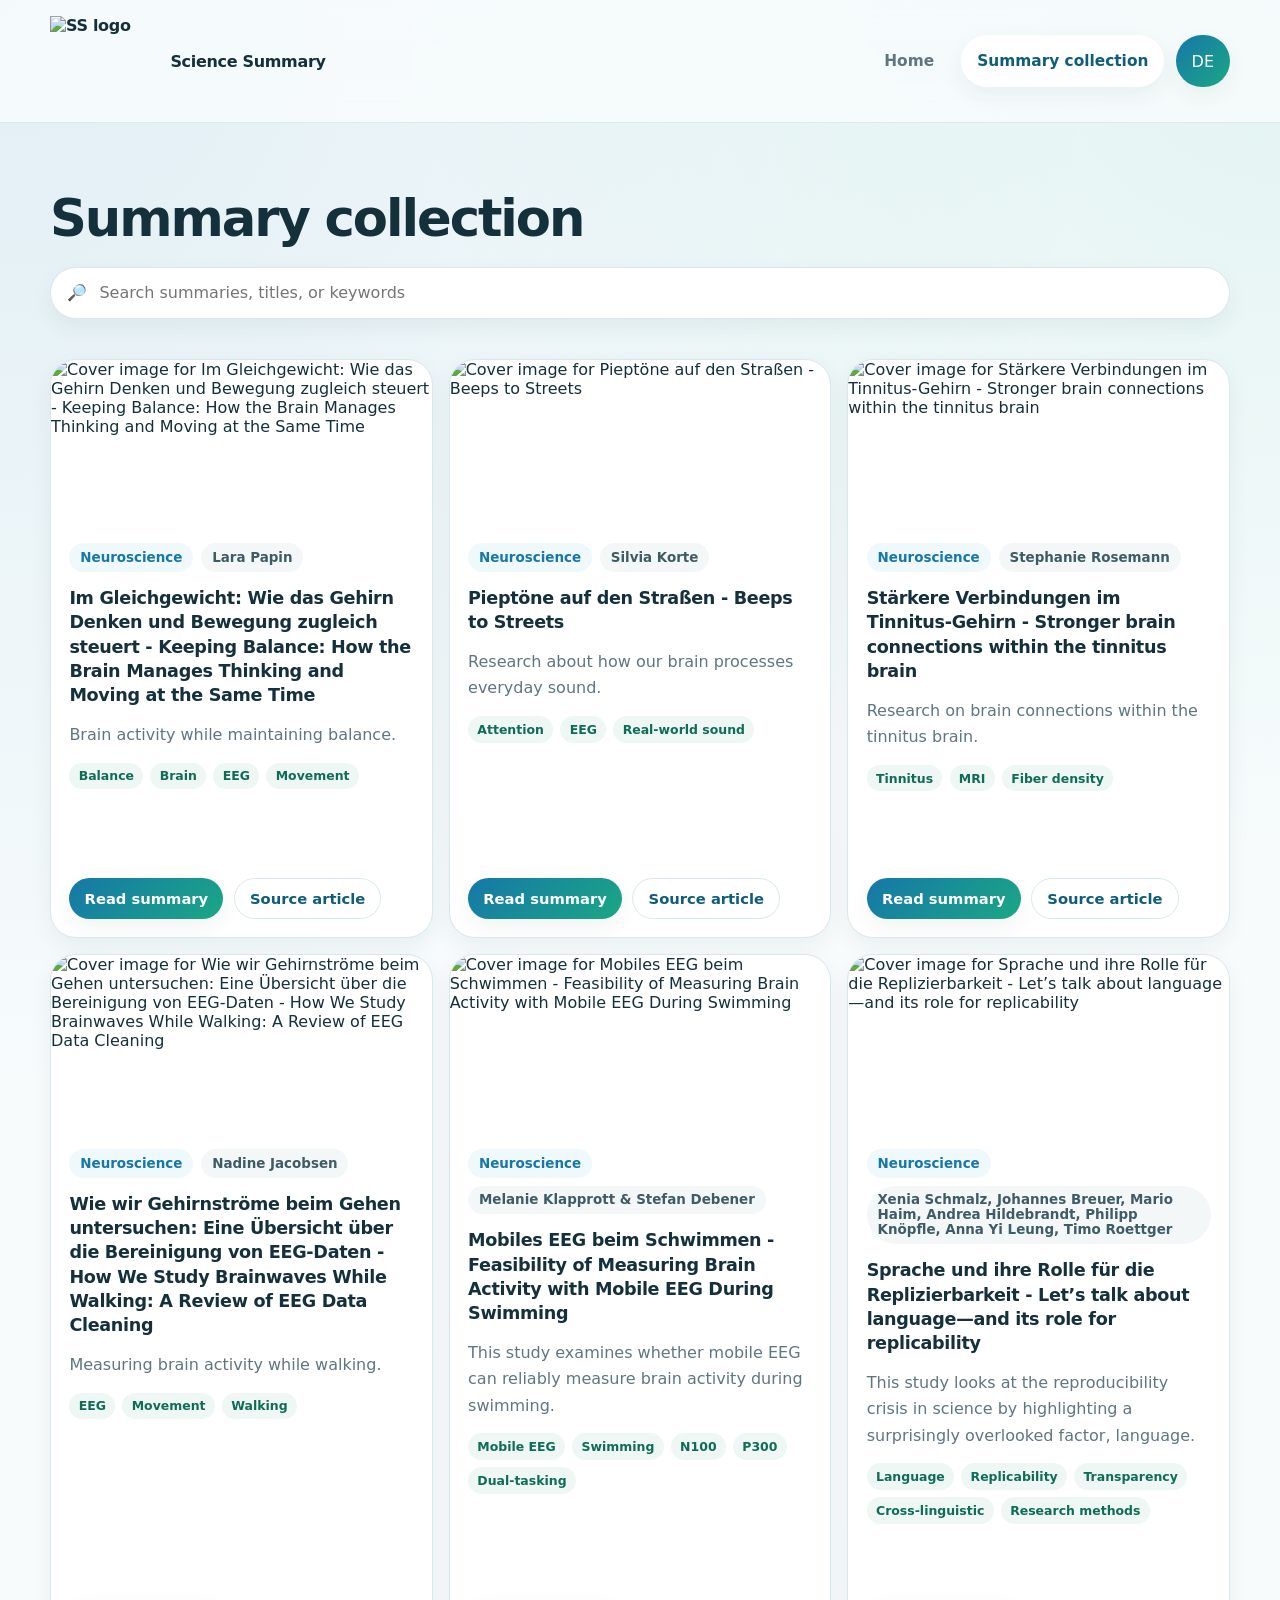
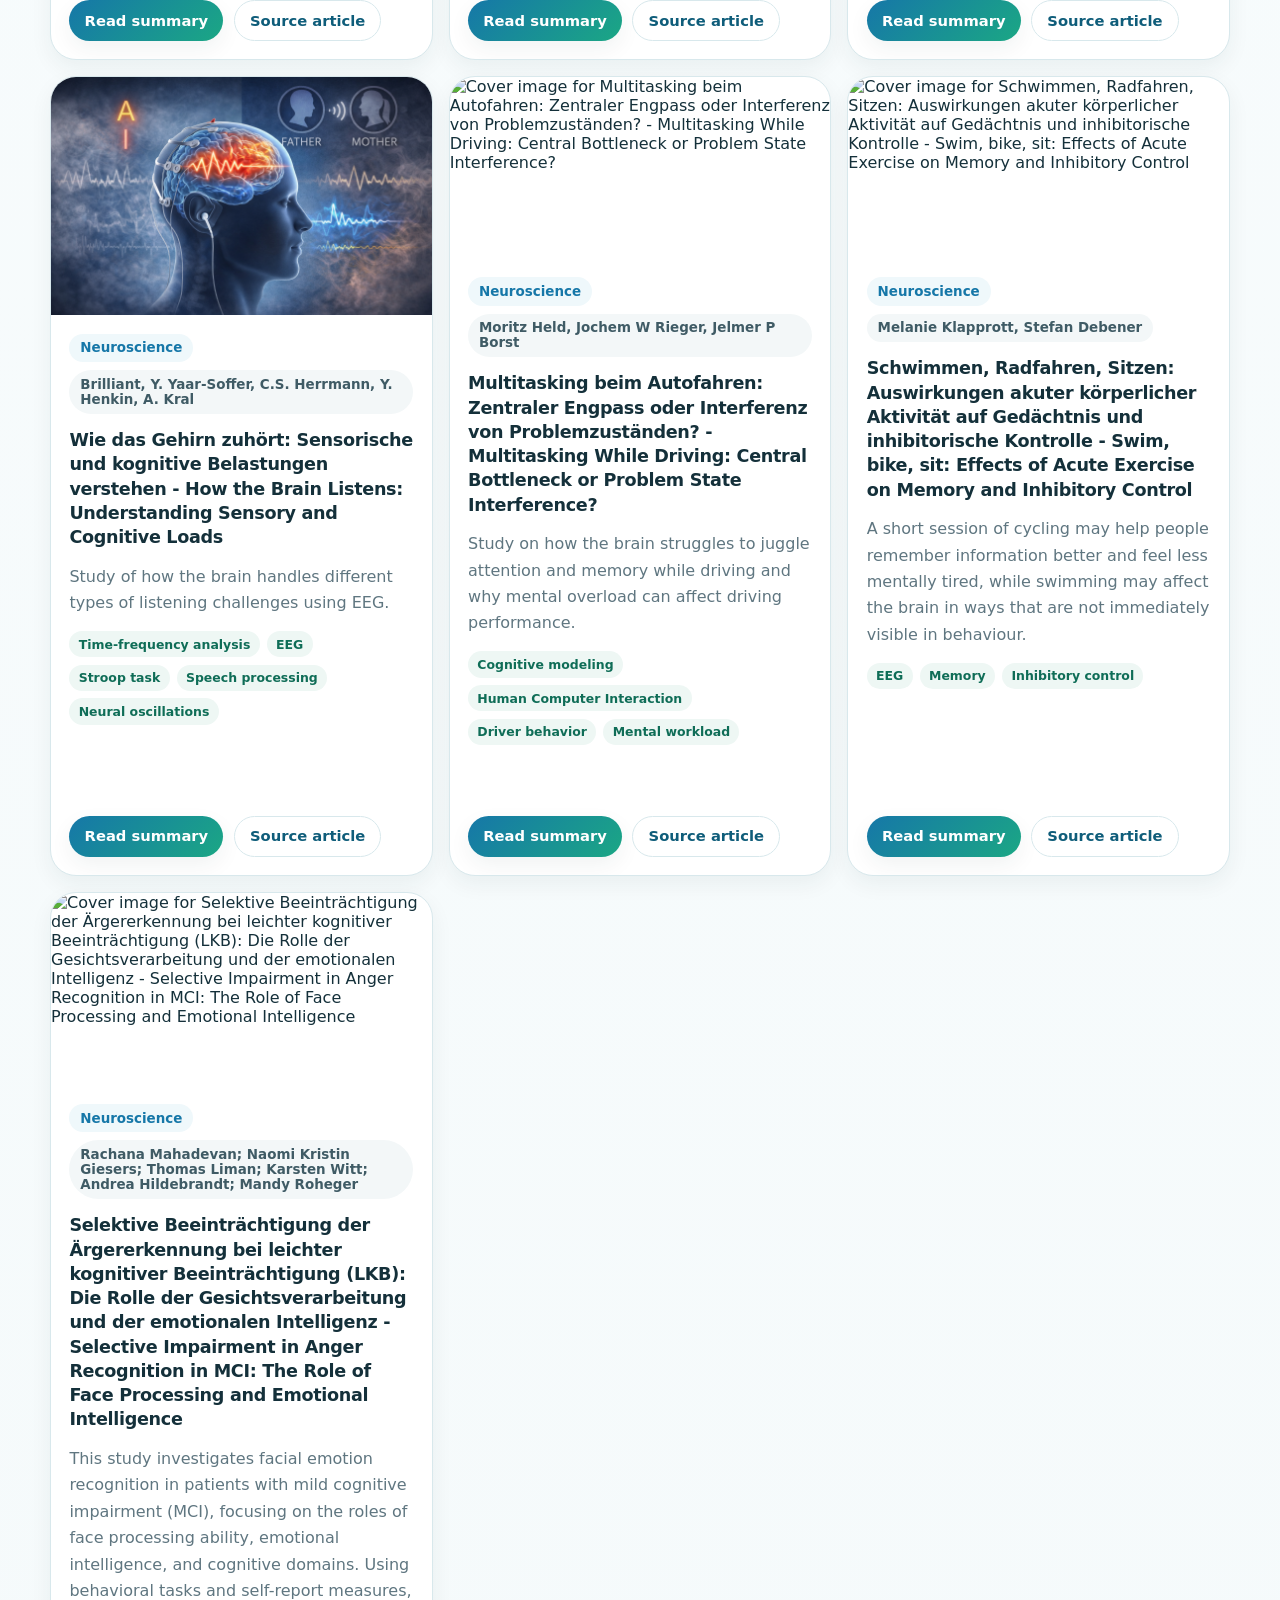
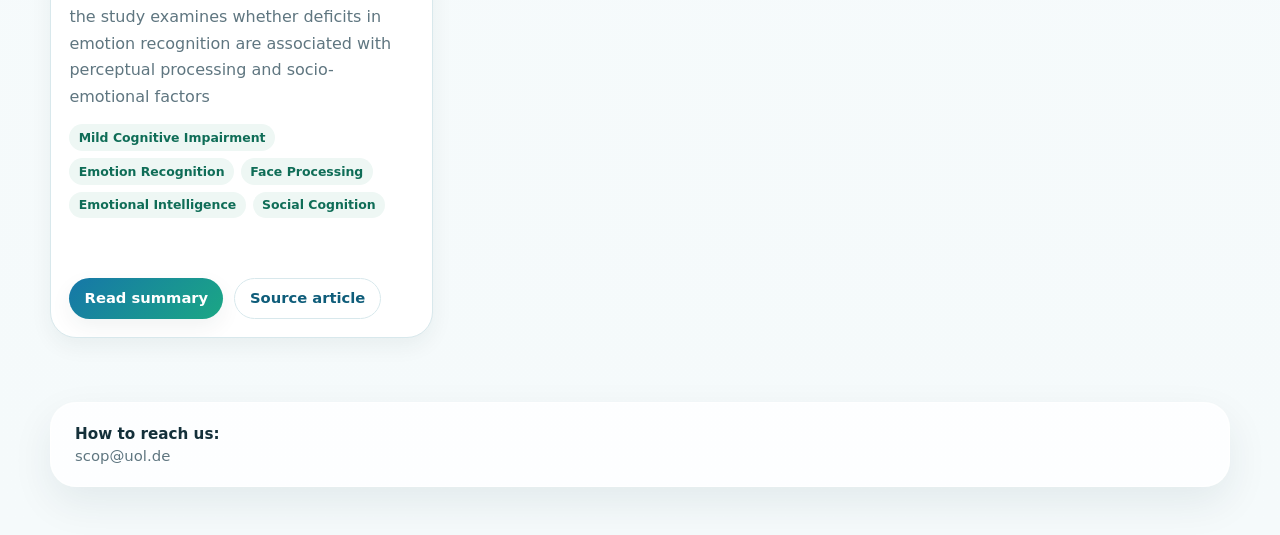
==== commit 1cf9d33d: "Update database.html" ====
--- a/database.html
+++ b/database.html
@@ -112,14 +112,14 @@
 <div class="card-actions"><a class="button primary small" href="summaries/Swim, bike, sit Effects of Acute Exercise on Memory and Inhibitory Control.html">Read summary</a><a class="button secondary small" href="https://doi.org/10.1007/s41465-025-00340-6" rel="noopener" target="_blank">Source article</a></div>
 </div>
 </article>
-<article class="summary-card" data-category="Neuroscience" data-search="Study on how dopamine loss changes brain network activity in Parkinson’s disease.">
-<img alt="Cover image for Study on how dopamine loss changes brain network activity in Parkinson’s disease." src="summary-assets/Blablabla/cover.png"/>
+  <article class="summary-card" data-category="Neuroscience" data-search="Diese Studie untersucht die Erkennung von Gesichtsemotionen bei Patienten mit leichter kognitiver Beeinträchtigung (LKB) und legt dabei den Fokus auf die Rollen der Gesichtsverarbeitungsfähigkeit, der emotionalen Intelligenz und kognitiver Bereiche. Mithilfe von Verhaltenstests und Selbstberichtsverfahren prüft die Studie, ob Defizite in der Emotionserkennung mit Wahrnehmungsverarbeitung und sozio-emotionalen Faktoren zusammenhängen This study investigates facial emotion recognition in patients with mild cognitive impairment (MCI), focusing on the roles of face processing ability, emotional intelligence, and cognitive domains. Using behavioral tasks and self-report measures, the study examines whether deficits in emotion recognition are associated with perceptual processing and socio-emotional factors Rachana Mahadevan; Naomi Kristin Giesers; Thomas Liman; Karsten Witt; Andrea Hildebrandt; Mandy Roheger neuroscience">
+<img alt="Cover image for Selektive Beeinträchtigung der Ärgererkennung bei leichter kognitiver Beeinträchtigung (LKB): Die Rolle der Gesichtsverarbeitung und der emotionalen Intelligenz - Selective Impairment in Anger Recognition in MCI: The Role of Face Processing and Emotional Intelligence" src="summary-assets/Selektive Beeinträchtigung/cover.png"/>
 <div class="summary-body">
-<div class="summary-meta"><span class="pill category">Neuroscience</span><span class="pill author">AmirHussein Abdolalizadeh </span></div>
-<div><h3>Schwimmen, Radfahren, Sitzen: Auswirkungen akuter körperlicher Aktivität auf Gedächtnis und inhibitorische Kontrolle - Swim, bike, sit: Effects of Acute Exercise on Memory and Inhibitory Control</h3></div>
-<p>A short session of cycling may help people remember information better and feel less mentally tired, while swimming may affect the brain in ways that are not immediately visible in behaviour.</p>
-<div class="tags"><span class="tag">EEG</span><span class="tag">Memory</span><span class="tag">Inhibitory control</span></div>
-<div class="card-actions"><a class="button primary small" href="summaries/Blablabla.html">Read summary</a><a class="button secondary small" href="https://doi.org/10.1007/s41465-025-00340-6" rel="noopener" target="_blank">Source article</a></div>
+<div class="summary-meta"><span class="pill category">Neuroscience</span><span class="pill author">Rachana Mahadevan; Naomi Kristin Giesers; Thomas Liman; Karsten Witt; Andrea Hildebrandt; Mandy Roheger</span></div>
+<div><h3>Selektive Beeinträchtigung der Ärgererkennung bei leichter kognitiver Beeinträchtigung (LKB): Die Rolle der Gesichtsverarbeitung und der emotionalen Intelligenz - Selective Impairment in Anger Recognition in MCI: The Role of Face Processing and Emotional Intelligence</h3></div>
+<p>This study investigates facial emotion recognition in patients with mild cognitive impairment (MCI), focusing on the roles of face processing ability, emotional intelligence, and cognitive domains. Using behavioral tasks and self-report measures, the study examines whether deficits in emotion recognition are associated with perceptual processing and socio-emotional factors</p>
+<div class="tags"><span class="tag">Mild Cognitive Impairment</span><span class="tag">Emotion Recognition</span><span class="tag">Face Processing</span><span class="tag">Emotional Intelligence</span><span class="tag">Social Cognition</span></div>
+<div class="card-actions"><a class="button primary small" href="summaries/Selektive Beeinträchtigung.html">Read summary</a><a class="button secondary small" href="doi: 10.1177/13872877251414969" rel="noopener" target="_blank">Source article</a></div>
 </div>
 </article>
 </div>
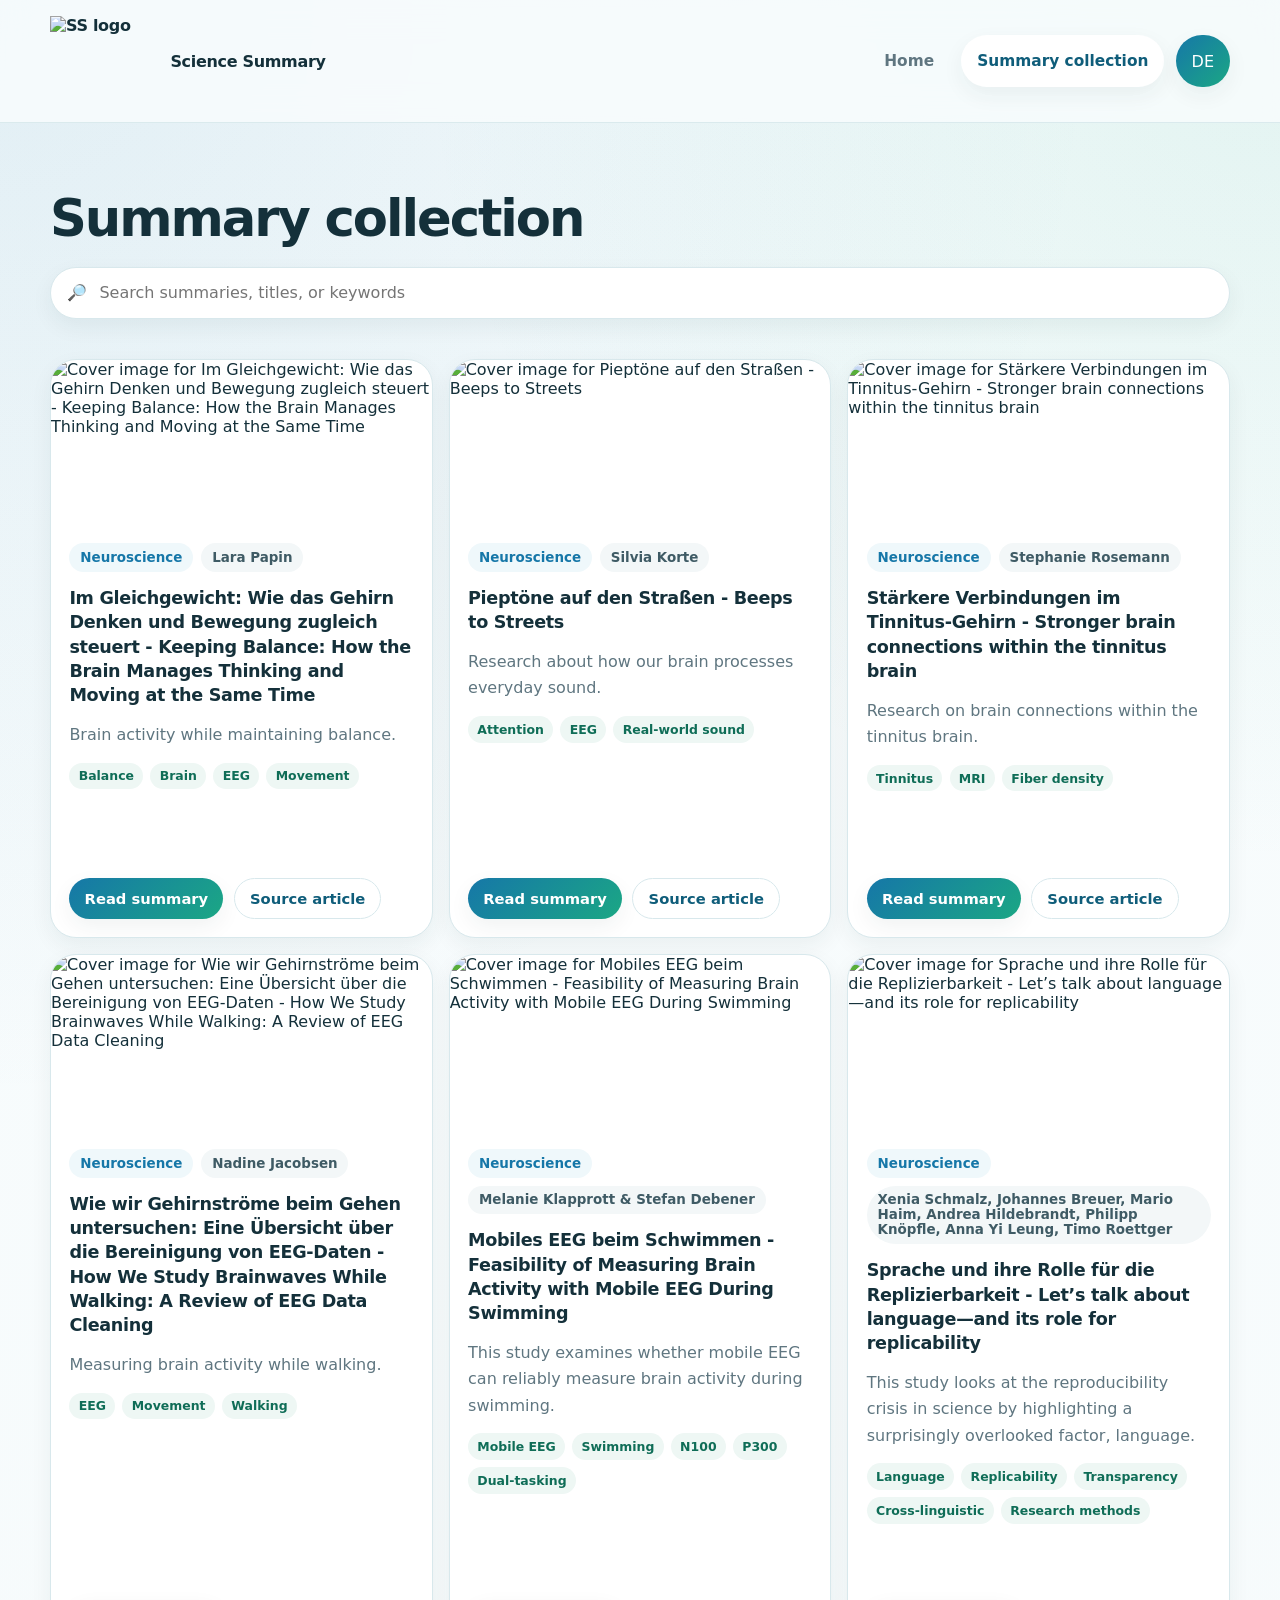
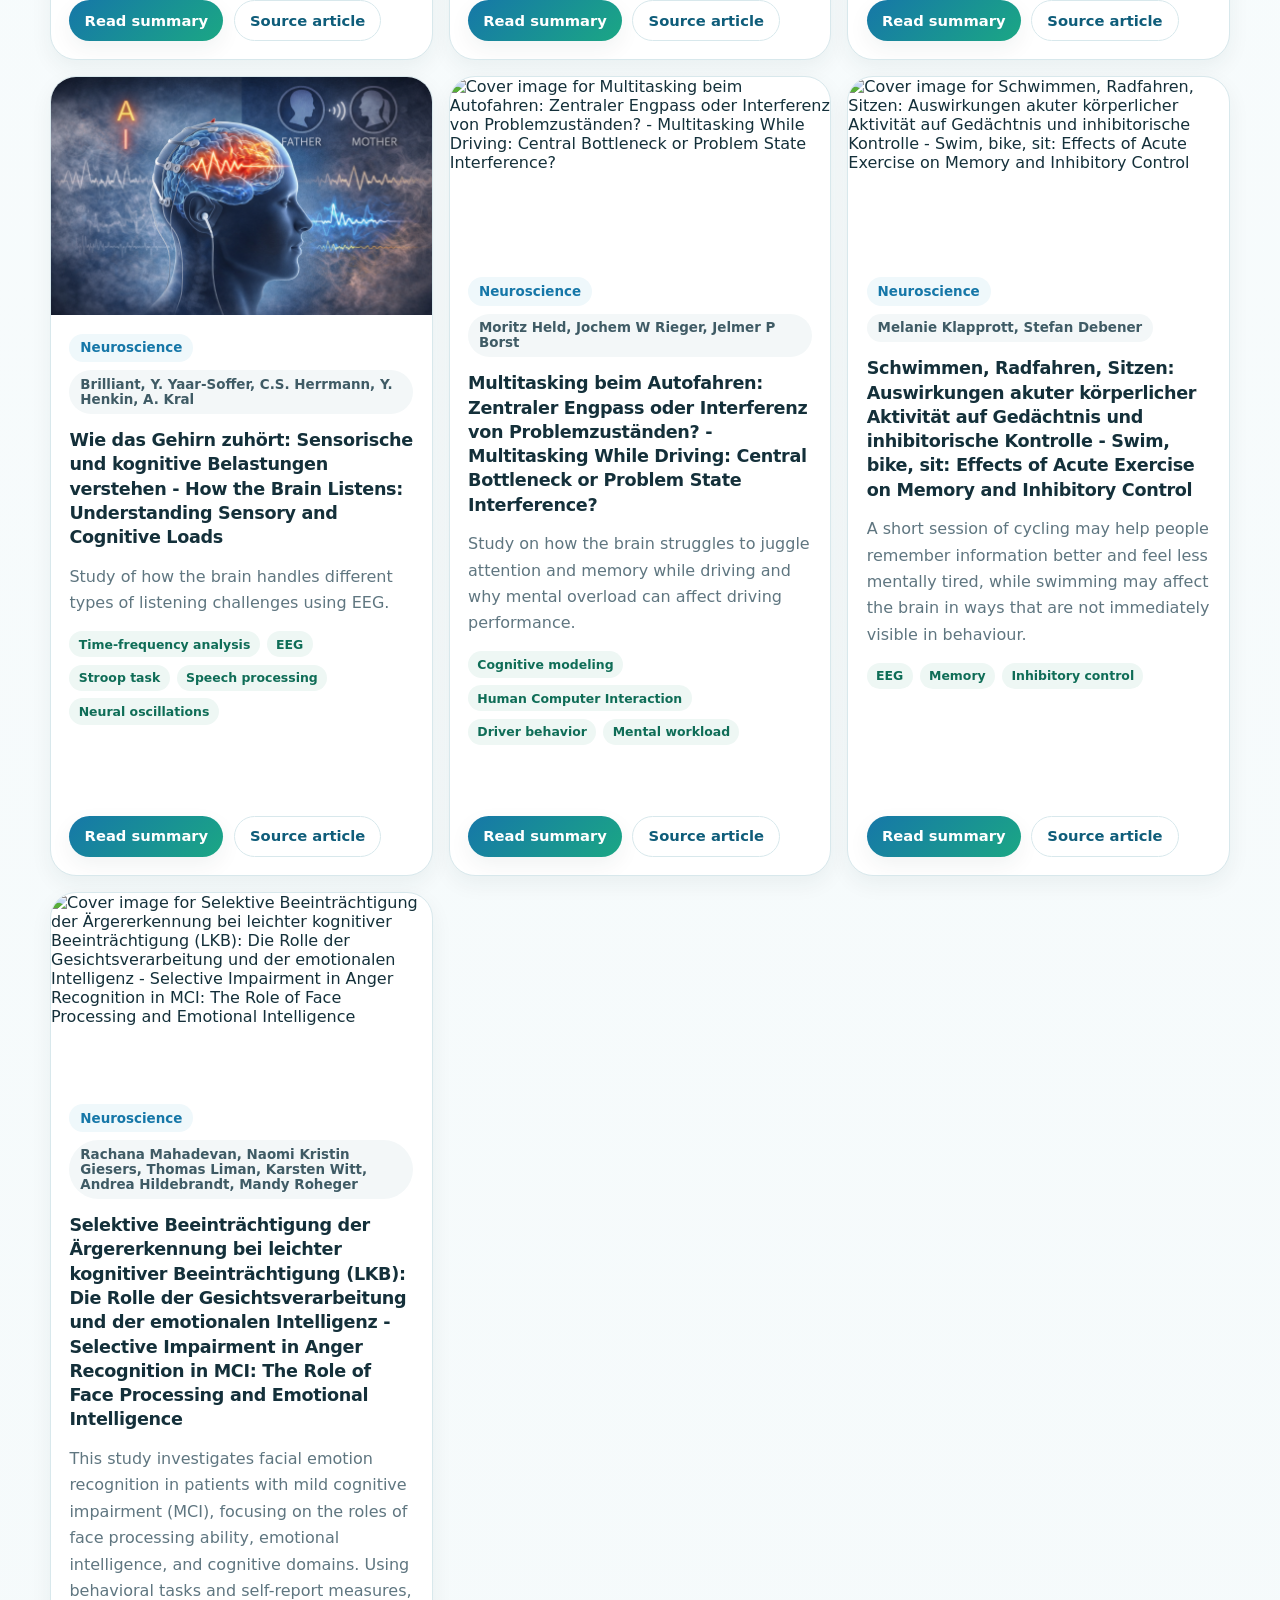
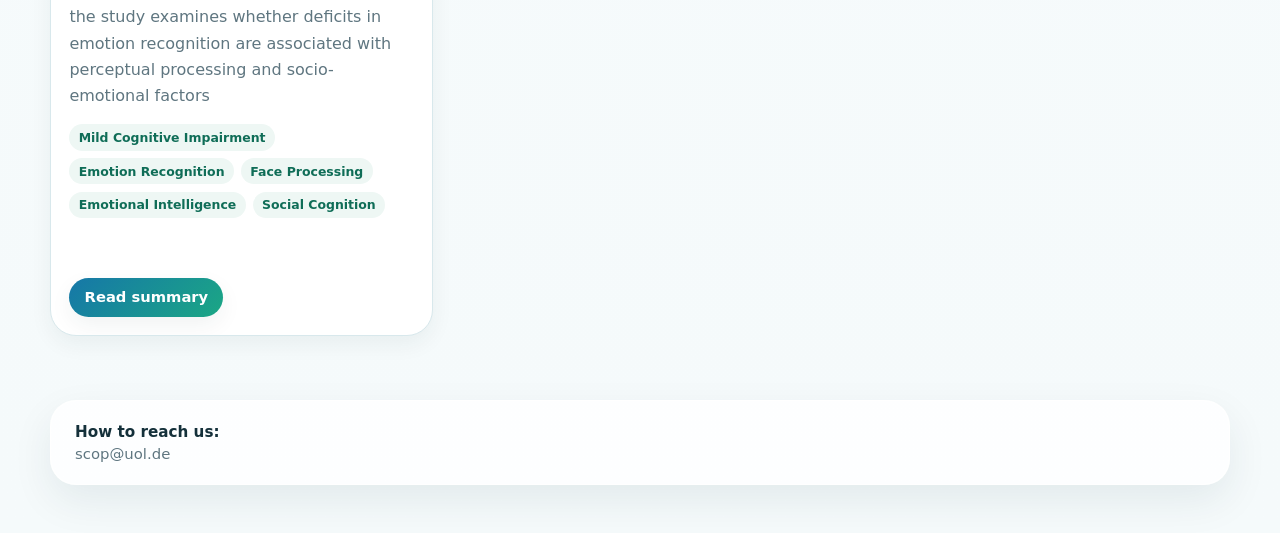
==== commit d6b720aa: "Update database.html" ====
--- a/database.html
+++ b/database.html
@@ -115,11 +115,11 @@
   <article class="summary-card" data-category="Neuroscience" data-search="Diese Studie untersucht die Erkennung von Gesichtsemotionen bei Patienten mit leichter kognitiver Beeinträchtigung (LKB) und legt dabei den Fokus auf die Rollen der Gesichtsverarbeitungsfähigkeit, der emotionalen Intelligenz und kognitiver Bereiche. Mithilfe von Verhaltenstests und Selbstberichtsverfahren prüft die Studie, ob Defizite in der Emotionserkennung mit Wahrnehmungsverarbeitung und sozio-emotionalen Faktoren zusammenhängen This study investigates facial emotion recognition in patients with mild cognitive impairment (MCI), focusing on the roles of face processing ability, emotional intelligence, and cognitive domains. Using behavioral tasks and self-report measures, the study examines whether deficits in emotion recognition are associated with perceptual processing and socio-emotional factors Rachana Mahadevan; Naomi Kristin Giesers; Thomas Liman; Karsten Witt; Andrea Hildebrandt; Mandy Roheger neuroscience">
 <img alt="Cover image for Selektive Beeinträchtigung der Ärgererkennung bei leichter kognitiver Beeinträchtigung (LKB): Die Rolle der Gesichtsverarbeitung und der emotionalen Intelligenz - Selective Impairment in Anger Recognition in MCI: The Role of Face Processing and Emotional Intelligence" src="summary-assets/Selektive Beeinträchtigung/cover.png"/>
 <div class="summary-body">
-<div class="summary-meta"><span class="pill category">Neuroscience</span><span class="pill author">Rachana Mahadevan; Naomi Kristin Giesers; Thomas Liman; Karsten Witt; Andrea Hildebrandt; Mandy Roheger</span></div>
+<div class="summary-meta"><span class="pill category">Neuroscience</span><span class="pill author">Rachana Mahadevan, Naomi Kristin Giesers, Thomas Liman, Karsten Witt, Andrea Hildebrandt, Mandy Roheger</span></div>
 <div><h3>Selektive Beeinträchtigung der Ärgererkennung bei leichter kognitiver Beeinträchtigung (LKB): Die Rolle der Gesichtsverarbeitung und der emotionalen Intelligenz - Selective Impairment in Anger Recognition in MCI: The Role of Face Processing and Emotional Intelligence</h3></div>
 <p>This study investigates facial emotion recognition in patients with mild cognitive impairment (MCI), focusing on the roles of face processing ability, emotional intelligence, and cognitive domains. Using behavioral tasks and self-report measures, the study examines whether deficits in emotion recognition are associated with perceptual processing and socio-emotional factors</p>
 <div class="tags"><span class="tag">Mild Cognitive Impairment</span><span class="tag">Emotion Recognition</span><span class="tag">Face Processing</span><span class="tag">Emotional Intelligence</span><span class="tag">Social Cognition</span></div>
-<div class="card-actions"><a class="button primary small" href="summaries/Selektive Beeinträchtigung.html">Read summary</a><a class="button secondary small" href="doi: 10.1177/13872877251414969" rel="noopener" target="_blank">Source article</a></div>
+<div class="card-actions"><a class="button primary small" href="summaries/Selektive Beeinträchtigung.html">Read summary</a></div>
 </div>
 </article>
 </div>
